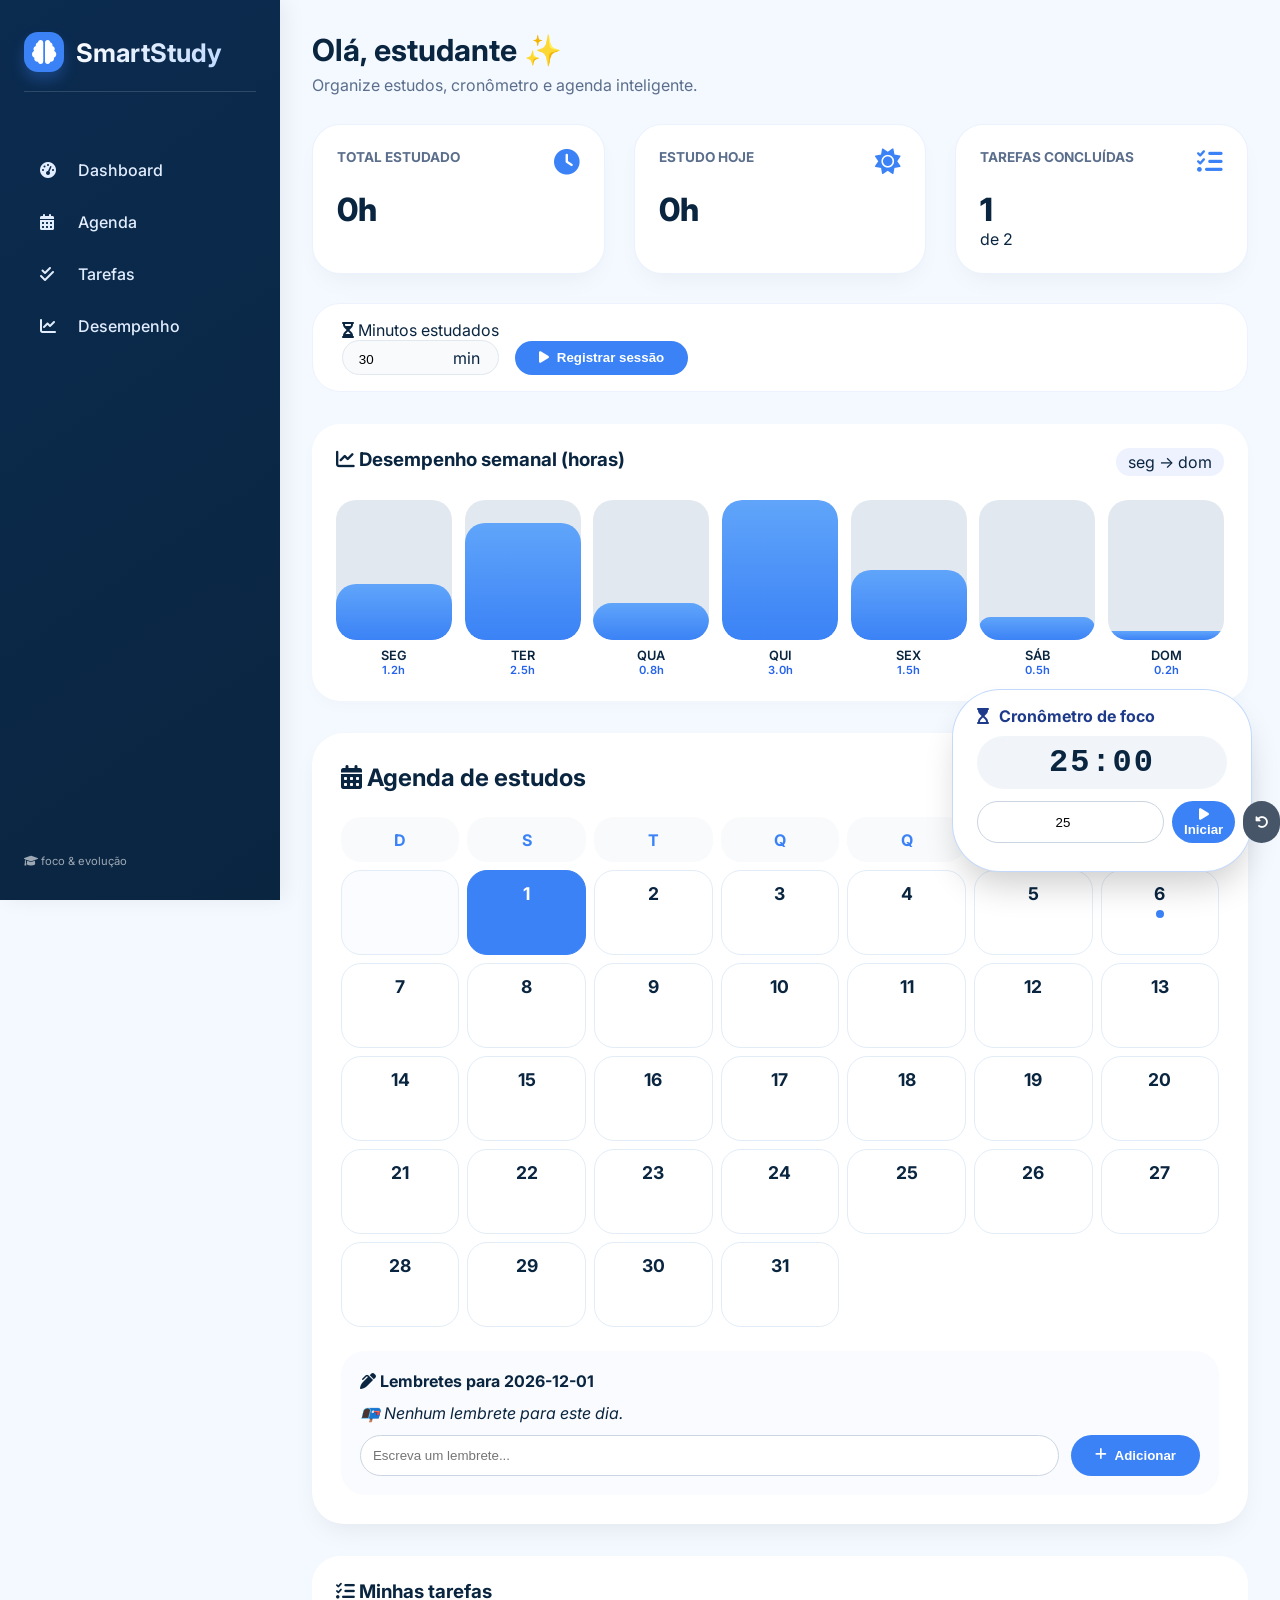
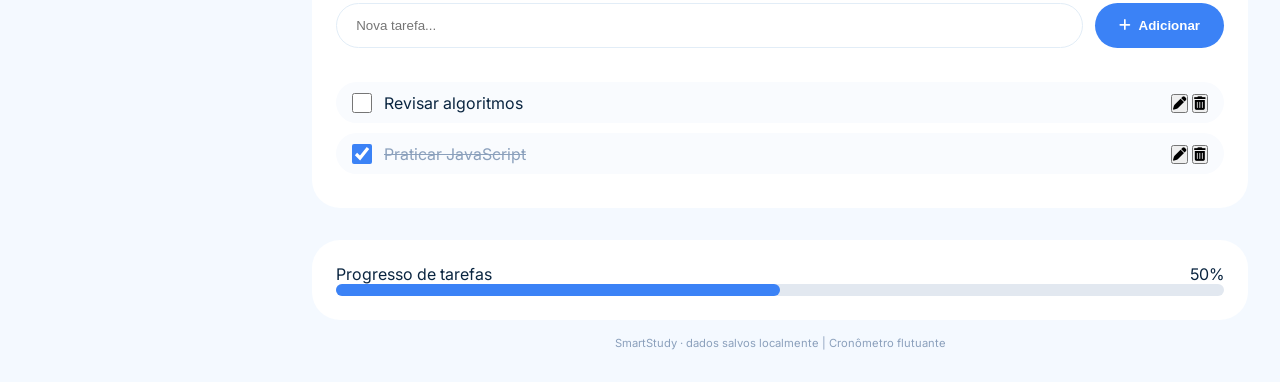
==== home.html @ 38a4cb70 "Novas modificações" ====
<!DOCTYPE html>
<html lang="pt-BR">
<head>
  <meta charset="UTF-8">
  <meta name="viewport" content="width=device-width, initial-scale=1.0, user-scalable=yes">
  <title>Smart Study · Gerenciador com Agenda e Cronômetro</title>
  <!-- Google Fonts + Font Awesome 6 -->
  <link href="https://fonts.googleapis.com/css2?family=Inter:opsz,wght@14..32,300;14..32,400;14..32,500;14..32,600;14..32,700&display=swap" rel="stylesheet">
  <link rel="stylesheet" href="https://cdnjs.cloudflare.com/ajax/libs/font-awesome/6.0.0-beta3/css/all.min.css">
  <style>
    * {
      margin: 0;
      padding: 0;
      box-sizing: border-box;
    }

    body {
      background: #f4f9ff;
      font-family: 'Inter', sans-serif;
      color: #0a2540;
      display: flex;
      position: relative;
    }

    /* ========= SIDEBAR AZUL ========= */
    .sidebar {
      width: 280px;
      background: linear-gradient(145deg, #0b2b4f 0%, #0a2540 100%);
      color: white;
      height: 100vh;
      position: sticky;
      top: 0;
      padding: 2rem 1.5rem;
      display: flex;
      flex-direction: column;
      box-shadow: 6px 0 20px rgba(0, 0, 0, 0.06);
      z-index: 10;
    }

    .logo-area {
      display: flex;
      align-items: center;
      gap: 12px;
      margin-bottom: 3rem;
      border-bottom: 1px solid rgba(255,255,255,0.15);
      padding-bottom: 1.2rem;
    }

    .logo-icon {
      background: #3b82f6;
      width: 40px;
      height: 40px;
      border-radius: 14px;
      display: flex;
      align-items: center;
      justify-content: center;
      font-size: 1.5rem;
      box-shadow: 0 8px 14px rgba(59,130,246,0.3);
    }

    .sidebar h2 {
      font-size: 1.6rem;
      font-weight: 700;
      background: linear-gradient(135deg, #FFFFFF, #bfd9ff);
      -webkit-background-clip: text;
      background-clip: text;
      color: transparent;
    }

    .sidebar nav ul {
      list-style: none;
    }

    .sidebar nav li {
      display: flex;
      align-items: center;
      gap: 14px;
      padding: 12px 16px;
      margin: 8px 0;
      border-radius: 16px;
      font-weight: 500;
      cursor: pointer;
      transition: 0.2s;
      color: #e2edff;
    }

    .sidebar nav li i { width: 24px; }
    .sidebar nav li:hover {
      background: rgba(59,130,246,0.35);
      transform: translateX(4px);
    }

    /* ========= MAIN ========= */
    .main {
      flex: 1;
      padding: 2rem;
      overflow-x: auto;
    }

    .header-welcome h1 { font-size: 1.9rem; font-weight: 700; }
    .header-welcome p { color: #5b6e8c; margin-top: 6px; }

    /* CARDS */
    .cards {
      display: flex;
      gap: 1.8rem;
      flex-wrap: wrap;
      margin: 1.8rem 0;
    }
    .card {
      background: white;
      border-radius: 28px;
      padding: 1.5rem;
      flex: 1;
      min-width: 200px;
      box-shadow: 0 12px 26px -8px rgba(0, 0, 0, 0.05);
      transition: 0.2s;
      border: 1px solid rgba(59,130,246,0.1);
    }
    .card-header {
      display: flex;
      justify-content: space-between;
      margin-bottom: 1rem;
    }
    .card-header h3 { font-size: 0.85rem; text-transform: uppercase; color: #5b6e8c; }
    .card-header i { font-size: 1.6rem; color: #3b82f6; }
    .card p { font-size: 2rem; font-weight: 800; }

    /* quick study row */
    .quick-study {
      background: white;
      border-radius: 28px;
      padding: 1rem 1.8rem;
      margin-bottom: 2rem;
      display: flex;
      flex-wrap: wrap;
      align-items: flex-end;
      gap: 1rem;
      border: 1px solid #eef2ff;
    }
    .time-input {
      background: #f8fafc;
      padding: 0.4rem 1rem;
      border-radius: 48px;
      border: 1px solid #e2e8f0;
    }
    .time-input input {
      border: none;
      background: transparent;
      width: 90px;
      outline: none;
      font-weight: 500;
    }
    .btn-primary {
      background: #3b82f6;
      border: none;
      padding: 0.6rem 1.5rem;
      border-radius: 40px;
      font-weight: 600;
      color: white;
      cursor: pointer;
      transition: 0.2s;
      display: inline-flex;
      align-items: center;
      gap: 8px;
    }
    .btn-primary:hover { background: #2563eb; transform: scale(0.97); }

    /* GRÁFICO SEMANAL MELHORADO */
    .graph-card {
      background: white;
      border-radius: 28px;
      padding: 1.5rem;
      margin-bottom: 2rem;
      box-shadow: 0 6px 14px rgba(0,0,0,0.02);
    }
    .graph-header {
      display: flex;
      justify-content: space-between;
      margin-bottom: 1.5rem;
    }
    .bars-container {
      display: flex;
      justify-content: space-between;
      gap: 0.8rem;
      flex-wrap: wrap;
    }
    .bar-item {
      flex: 1;
      text-align: center;
      min-width: 55px;
    }
    .bar-bg {
      background: #e2e8f0;
      border-radius: 20px;
      height: 140px;
      position: relative;
      overflow: hidden;
    }
    .bar-fill {
      background: linear-gradient(0deg, #3b82f6, #60a5fa);
      width: 100%;
      position: absolute;
      bottom: 0;
      border-radius: 20px;
      transition: height 0.5s ease;
    }
    .day-label { font-weight: 600; margin-top: 8px; font-size: 0.8rem; }
    .hours-value { font-size: 0.7rem; color: #2563eb; font-weight: 600; }

    /* CALENDÁRIO GRANDE (AGENDA) */
    .calendar-section {
      background: white;
      border-radius: 32px;
      padding: 1.8rem;
      margin-bottom: 2rem;
      box-shadow: 0 12px 28px -8px rgba(0,0,0,0.08);
    }
    .calendar-header {
      display: flex;
      justify-content: space-between;
      align-items: center;
      margin-bottom: 1.5rem;
      flex-wrap: wrap;
    }
    .calendar-nav {
      display: flex;
      gap: 1rem;
    }
    .calendar-nav button {
      background: #eef2ff;
      border: none;
      padding: 8px 16px;
      border-radius: 40px;
      font-weight: 600;
      cursor: pointer;
      color: #1e3a8a;
    }
    .calendar-grid {
      display: grid;
      grid-template-columns: repeat(7, 1fr);
      gap: 8px;
      margin: 1rem 0;
    }
    .calendar-weekday {
      text-align: center;
      font-weight: 700;
      color: #3b82f6;
      padding: 0.8rem 0;
      background: #f8fafc;
      border-radius: 20px;
    }
    .calendar-day {
      background: #ffffff;
      border: 1px solid #e2edf7;
      border-radius: 20px;
      padding: 12px 6px;
      text-align: center;
      cursor: pointer;
      transition: 0.1s;
      font-weight: 500;
      position: relative;
      min-height: 85px;
      display: flex;
      flex-direction: column;
      align-items: center;
    }
    .calendar-day:hover {
      background: #eff6ff;
      transform: scale(1.02);
      border-color: #3b82f6;
    }
    .day-number {
      font-size: 1.1rem;
      font-weight: 700;
    }
    .reminder-dot {
      width: 8px;
      height: 8px;
      background: #3b82f6;
      border-radius: 50%;
      margin-top: 6px;
    }
    .calendar-day.selected {
      background: #3b82f6;
      color: white;
      border-color: #3b82f6;
    }
    .selected .reminder-dot { background: white; }
    .reminder-list {
      margin-top: 1.5rem;
      background: #f9fbfe;
      border-radius: 24px;
      padding: 1.2rem;
    }
    .reminder-list h4 { margin-bottom: 12px; color: #0a2540; }
    .reminder-item {
      display: flex;
      justify-content: space-between;
      background: white;
      padding: 8px 16px;
      border-radius: 60px;
      margin: 8px 0;
      border: 1px solid #e2e8f0;
    }
    .add-reminder {
      display: flex;
      gap: 12px;
      margin-top: 12px;
    }
    .add-reminder input {
      flex: 1;
      padding: 12px;
      border-radius: 60px;
      border: 1px solid #cbd5e1;
    }
    /* tarefas */
    .tasks-section {
      background: white;
      border-radius: 28px;
      padding: 1.5rem;
      margin-bottom: 2rem;
    }
    .add-task-form {
      display: flex;
      gap: 12px;
      margin-bottom: 1.5rem;
    }
    .add-task-form input {
      flex: 2;
      padding: 0.9rem 1.2rem;
      border-radius: 48px;
      border: 1px solid #e2edf7;
    }
    .task-list {
      list-style: none;
      max-height: 260px;
      overflow-y: auto;
    }
    .task-item {
      display: flex;
      align-items: center;
      justify-content: space-between;
      background: #f9fbfe;
      margin: 10px 0;
      padding: 10px 16px;
      border-radius: 60px;
    }
    .task-left { display: flex; gap: 12px; align-items: center; flex: 1; }
    .task-left input { accent-color: #3b82f6; width: 20px; height: 20px; }
    .completed-task { text-decoration: line-through; color: #8ba0bc; }
    .progress-card {
      background: white;
      border-radius: 28px;
      padding: 1.5rem;
    }
    .progress-bar-bg {
      background: #e2e8f0;
      border-radius: 60px;
      height: 12px;
    }
    .progress-fill {
      background: #3b82f6;
      width: 0%;
      height: 100%;
      border-radius: 60px;
    }

    /* CRONÔMETRO FLUTUANTE */
    .timer-float {
      position: fixed;
      bottom: 28px;
      right: 28px;
      background: white;
      border-radius: 48px;
      box-shadow: 0 20px 35px -8px rgba(0, 0, 0, 0.2);
      padding: 1rem 1.5rem;
      width: 300px;
      z-index: 1000;
      backdrop-filter: blur(4px);
      border: 1px solid rgba(59,130,246,0.3);
      transition: 0.2s;
    }
    .timer-header {
      display: flex;
      align-items: center;
      gap: 10px;
      font-weight: 700;
      color: #1e3a8a;
      margin-bottom: 10px;
    }
    .timer-display {
      font-size: 2rem;
      font-weight: 800;
      font-family: monospace;
      letter-spacing: 2px;
      text-align: center;
      background: #f1f5f9;
      padding: 8px;
      border-radius: 40px;
    }
    .timer-controls {
      display: flex;
      gap: 8px;
      margin: 12px 0;
    }
    .timer-controls input {
      flex: 1;
      padding: 8px;
      border-radius: 40px;
      border: 1px solid #cbd5e1;
      text-align: center;
    }
    .timer-btn {
      background: #3b82f6;
      border: none;
      padding: 6px 12px;
      border-radius: 32px;
      color: white;
      font-weight: bold;
      cursor: pointer;
    }
    .timer-btn.reset { background: #475569; }
    @media (max-width: 780px) {
      .sidebar { width: 100%; height: auto; flex-direction: row; flex-wrap: wrap; padding: 1rem; gap: 1rem; }
      .main { padding: 1rem; }
      .timer-float { width: 260px; bottom: 16px; right: 16px; }
      .calendar-grid { gap: 4px; }
      .calendar-day { min-height: 65px; padding: 6px; }
    }
    footer { text-align: center; margin-top: 1rem; font-size: 0.7rem; color: #8ba0bc; }
    .toast-msg {
      position: fixed; bottom: 100px; right: 30px; background: #0f2b4d; color: white;
      padding: 12px 20px; border-radius: 60px; font-weight: 500; z-index: 1100;
      box-shadow: 0 6px 14px black(0,0,0,0.2);
    }
  </style>
</head>
<body>

<div class="sidebar">
  <div class="logo-area">
    <div class="logo-icon"><i class="fas fa-brain"></i></div>
    <h2>SmartStudy</h2>
  </div>
  <nav>
    <ul>
      <li><i class="fas fa-tachometer-alt"></i> Dashboard</li>
      <li><i class="fas fa-calendar-alt"></i> Agenda</li>
      <li><i class="fas fa-check-double"></i> Tarefas</li>
      <li><i class="fas fa-chart-line"></i> Desempenho</li>
    </ul>
  </nav>
  <div style="margin-top: auto; font-size: 0.7rem; opacity: 0.6;"><i class="fas fa-graduation-cap"></i> foco & evolução</div>
</div>

<div class="main">
  <div class="header-welcome">
    <h1>Olá, estudante ✨</h1>
    <p>Organize estudos, cronômetro e agenda inteligente.</p>
  </div>

  <!-- CARDS -->
  <div class="cards">
    <div class="card"><div class="card-header"><h3>Total estudado</h3><i class="fas fa-clock"></i></div><p id="totalHorasDisplay">0h</p></div>
    <div class="card"><div class="card-header"><h3>Estudo hoje</h3><i class="fas fa-sun"></i></div><p id="hojeHorasDisplay">0h</p></div>
    <div class="card"><div class="card-header"><h3>Tarefas concluídas</h3><i class="fas fa-tasks"></i></div><p id="tarefasConcluidasCount">0</p><div class="card-sub">de <span id="totalTarefasCount">0</span></div></div>
  </div>

  <!-- Registro rápido -->
  <div class="quick-study">
    <div><label><i class="fas fa-hourglass-half"></i> Minutos estudados</label><div class="time-input"><input type="number" id="minutosEstudo" value="30" min="1"> <span>min</span></div></div>
    <button class="btn-primary" id="registrarEstudoBtn"><i class="fas fa-play"></i> Registrar sessão</button>
  </div>

  <!-- GRÁFICO SEMANAL MELHORADO -->
  <div class="graph-card">
    <div class="graph-header"><h3><i class="fas fa-chart-line"></i> Desempenho semanal (horas)</h3><span style="background:#eef2ff; padding:4px 12px; border-radius:40px;">seg → dom</span></div>
    <div class="bars-container" id="weeklyBars"></div>
  </div>

  <!-- CALENDÁRIO GRANDE (AGENDA) -->
  <div class="calendar-section">
    <div class="calendar-header">
      <h2><i class="fas fa-calendar-alt"></i> Agenda de estudos</h2>
      <div class="calendar-nav">
        <button id="prevMonthBtn"><i class="fas fa-chevron-left"></i> Mês</button>
        <button id="nextMonthBtn">Mês <i class="fas fa-chevron-right"></i></button>
      </div>
    </div>
    <div id="calendarGrid" class="calendar-grid"></div>
    <div class="reminder-list" id="reminderPanel">
      <h4><i class="fas fa-pen-alt"></i> Lembretes para <span id="selectedDateLabel">--</span></h4>
      <div id="remindersContainer">Nenhum lembrete.</div>
      <div class="add-reminder">
        <input type="text" id="newReminderText" placeholder="Escreva um lembrete...">
        <button class="btn-primary" id="addReminderBtn"><i class="fas fa-plus"></i> Adicionar</button>
      </div>
    </div>
  </div>

  <!-- TAREFAS -->
  <div class="tasks-section">
    <h3><i class="fas fa-list-check"></i> Minhas tarefas</h3>
    <div class="add-task-form"><input type="text" id="novaTarefaInput" placeholder="Nova tarefa..."><button class="btn-primary" id="adicionarTarefaBtn"><i class="fas fa-plus"></i> Adicionar</button></div>
    <ul id="listaTarefas" class="task-list"></ul>
  </div>

  <!-- PROGRESSO -->
  <div class="progress-card">
    <div class="progress-info" style="display: flex; justify-content: space-between;"><span>Progresso de tarefas</span><span id="percentualProgresso">0%</span></div>
    <div class="progress-bar-bg"><div class="progress-fill" id="progressFillBar"></div></div>
  </div>
  <footer>SmartStudy · dados salvos localmente | Cronômetro flutuante</footer>
</div>

<!-- CRONÔMETRO FLUTUANTE -->
<div class="timer-float">
  <div class="timer-header"><i class="fas fa-hourglass-start"></i> Cronômetro de foco</div>
  <div class="timer-display" id="timerDisplay">00:00</div>
  <div class="timer-controls">
    <input type="number" id="timerMinutes" placeholder="Minutos" value="25" min="1" step="1">
    <button id="startTimerBtn" class="timer-btn"><i class="fas fa-play"></i> Iniciar</button>
    <button id="resetTimerBtn" class="timer-btn reset"><i class="fas fa-undo-alt"></i></button>
  </div>
</div>

<script>
  // ---------- DADOS GLOBAIS ----------
  let tasks = [];                // {id, text, completed}
  let totalHours = 0;
  let todayHours = 0;
  let weekHours = [0,0,0,0,0,0,0];
  let lastDateTrack = "";

  // calendário & lembretes: { "YYYY-MM-DD": [ "lembrete1", "lembrete2" ] }
  let reminders = {};
  let currentYear = new Date().getFullYear();
  let currentMonth = new Date().getMonth(); // 0-11
  let selectedDateStr = "";  // formato YYYY-MM-DD

  // Timer
  let timerInterval = null;
  let remainingSeconds = 0;
  let isTimerRunning = false;

  // DOM elements
  const totalHorasSpan = document.getElementById("totalHorasDisplay");
  const hojeHorasSpan = document.getElementById("hojeHorasDisplay");
  const tarefasConcluidasSpan = document.getElementById("tarefasConcluidasCount");
  const totalTarefasSpan = document.getElementById("totalTarefasCount");
  const listaContainer = document.getElementById("listaTarefas");
  const progressFillDiv = document.getElementById("progressFillBar");
  const percentualSpan = document.getElementById("percentualProgresso");

  // helpers
  function formatHours(decHours) {
    let hrs = Math.floor(decHours);
    let mins = Math.round((decHours - hrs) * 60);
    if (hrs === 0 && mins === 0) return "0h";
    if (hrs === 0) return `${mins}min`;
    if (mins === 0) return `${hrs}h`;
    return `${hrs}h ${mins}min`;
  }

  function updateHoursUI() {
    totalHorasSpan.innerText = formatHours(totalHours);
    hojeHorasSpan.innerText = formatHours(todayHours);
  }

  // GRÁFICO SEMANAL
  function renderWeeklyGraph() {
    const container = document.getElementById("weeklyBars");
    const dias = ["SEG", "TER", "QUA", "QUI", "SEX", "SÁB", "DOM"];
    const maxHoras = Math.max(...weekHours, 0.1);
    container.innerHTML = "";
    for (let i=0; i<weekHours.length; i++) {
      let percent = maxHoras === 0 ? 0 : (weekHours[i] / maxHoras) * 100;
      const barItem = document.createElement("div");
      barItem.className = "bar-item";
      barItem.innerHTML = `<div class="bar-bg"><div class="bar-fill" style="height: ${percent}%;"></div></div>
        <div class="day-label">${dias[i]}</div><div class="hours-value">${weekHours[i].toFixed(1)}h</div>`;
      container.appendChild(barItem);
    }
  }

  // reset diário
  function checkDailyReset() {
    const todayStr = new Date().toISOString().slice(0,10);
    if (lastDateTrack !== todayStr) {
      todayHours = 0;
      lastDateTrack = todayStr;
      saveDataToLocal();
      updateHoursUI();
    }
  }

  function addStudyMinutes(minutes) {
    if (minutes <= 0) return;
    const hoursToAdd = minutes / 60;
    totalHours += hoursToAdd;
    todayHours += hoursToAdd;
    let currentDay = new Date().getDay();
    let weekIndex = (currentDay === 0) ? 6 : currentDay - 1;
    weekHours[weekIndex] += hoursToAdd;
    updateHoursUI();
    renderWeeklyGraph();
    saveDataToLocal();
    showToast(`✅ +${minutes} min registrados!`);
  }

  // TAREFAS
  function renderTasks() {
    if (tasks.length === 0) {
      listaContainer.innerHTML = `<li class="empty-tasks" style="text-align:center; padding:1rem;">📭 Nenhuma tarefa</li>`;
      totalTarefasSpan.innerText = "0";
      tarefasConcluidasSpan.innerText = "0";
      updateGlobalProgress();
      return;
    }
    let completedCount = 0;
    listaContainer.innerHTML = "";
    tasks.forEach(task => {
      if (task.completed) completedCount++;
      const li = document.createElement("li");
      li.className = "task-item";
      li.innerHTML = `
        <div class="task-left">
          <input type="checkbox" class="task-checkbox" ${task.completed ? "checked" : ""}>
          <span class="task-text ${task.completed ? "completed-task" : ""}">${escapeHtml(task.text)}</span>
        </div>
        <div class="task-actions">
          <button class="edit-task-btn" title="Editar"><i class="fas fa-pen"></i></button>
          <button class="delete-task-btn" title="Excluir"><i class="fas fa-trash-alt"></i></button>
        </div>
      `;
      const chk = li.querySelector(".task-checkbox");
      chk.addEventListener("change", () => { task.completed = chk.checked; renderTasks(); saveDataToLocal(); });
      li.querySelector(".edit-task-btn").addEventListener("click", () => {
        let newT = prompt("Editar tarefa:", task.text);
        if (newT?.trim()) { task.text = newT.trim(); renderTasks(); saveDataToLocal(); }
      });
      li.querySelector(".delete-task-btn").addEventListener("click", () => { tasks = tasks.filter(t => t.id !== task.id); renderTasks(); saveDataToLocal(); });
      listaContainer.appendChild(li);
    });
    totalTarefasSpan.innerText = tasks.length;
    tarefasConcluidasSpan.innerText = completedCount;
    updateGlobalProgress();
  }
  function updateGlobalProgress() {
    let total = tasks.length;
    let completed = tasks.filter(t => t.completed).length;
    let percent = total === 0 ? 0 : Math.round((completed/total)*100);
    percentualSpan.innerText = `${percent}%`;
    progressFillDiv.style.width = `${percent}%`;
  }
  function addTask(text) { if(!text.trim()) return; tasks.push({ id: Date.now()+Math.random(), text: text.trim(), completed: false }); renderTasks(); saveDataToLocal(); }
  function escapeHtml(str) { return str.replace(/[&<>]/g, function(m){ return {'&':'&amp;','<':'&lt;','>':'&gt;'}[m]; }); }

  // CALENDÁRIO + LEMBRETES
  function renderCalendar() {
    const firstDay = new Date(currentYear, currentMonth, 1);
    const startWeekday = firstDay.getDay(); // 0 domingo
    const daysInMonth = new Date(currentYear, currentMonth+1, 0).getDate();
    const grid = document.getElementById("calendarGrid");
    grid.innerHTML = "";
    const weekdays = ["D", "S", "T", "Q", "Q", "S", "S"];
    weekdays.forEach(d => { let dw = document.createElement("div"); dw.className="calendar-weekday"; dw.innerText=d; grid.appendChild(dw); });
    let emptyCells = startWeekday === 0 ? 6 : startWeekday-1;
    for(let i=0; i<emptyCells; i++) { let empty = document.createElement("div"); empty.className="calendar-day empty"; empty.style.background="#fafcff"; grid.appendChild(empty); }
    for(let d=1; d<=daysInMonth; d++) {
      const dateStr = `${currentYear}-${String(currentMonth+1).padStart(2,'0')}-${String(d).padStart(2,'0')}`;
      const hasReminder = reminders[dateStr] && reminders[dateStr].length > 0;
      const dayDiv = document.createElement("div");
      dayDiv.className = "calendar-day";
      if (selectedDateStr === dateStr) dayDiv.classList.add("selected");
      dayDiv.innerHTML = `<div class="day-number">${d}</div>${hasReminder ? '<div class="reminder-dot"></div>' : ''}`;
      dayDiv.addEventListener("click", () => { selectDate(dateStr); });
      grid.appendChild(dayDiv);
    }
    if(selectedDateStr && !selectedDateStr.startsWith(`${currentYear}-${String(currentMonth+1).padStart(2,'0')}`)){
      selectDate(`${currentYear}-${String(currentMonth+1).padStart(2,'0')}-01`);
    } else if(!selectedDateStr) selectDate(`${currentYear}-${String(currentMonth+1).padStart(2,'0')}-01`);
  }

  function selectDate(dateStr) {
    selectedDateStr = dateStr;
    renderCalendar(); // re-render para highlight
    document.getElementById("selectedDateLabel").innerText = dateStr;
    const remList = reminders[dateStr] || [];
    const container = document.getElementById("remindersContainer");
    if(remList.length===0) container.innerHTML = "<i>📭 Nenhum lembrete para este dia.</i>";
    else {
      container.innerHTML = "";
      remList.forEach((rem, idx) => {
        const div = document.createElement("div"); div.className="reminder-item";
        div.innerHTML = `<span>📌 ${escapeHtml(rem)}</span><button class="delete-reminder" data-idx="${idx}" style="background:none; border:none; color:#ef4444; cursor:pointer;"><i class="fas fa-trash"></i></button>`;
        div.querySelector(".delete-reminder")?.addEventListener("click",()=>{ deleteReminder(dateStr, idx); });
        container.appendChild(div);
      });
    }
  }
  function deleteReminder(dateStr, idx){
    if(reminders[dateStr]) reminders[dateStr].splice(idx,1);
    if(reminders[dateStr]?.length===0) delete reminders[dateStr];
    saveDataToLocal();
    selectDate(dateStr);
  }
  function addReminderToSelected() {
    const input = document.getElementById("newReminderText");
    const text = input.value.trim();
    if(!text) return;
    if(!reminders[selectedDateStr]) reminders[selectedDateStr] = [];
    reminders[selectedDateStr].push(text);
    saveDataToLocal();
    input.value = "";
    selectDate(selectedDateStr);
    showToast("Lembrete adicionado!");
  }

  // TIMER FUNCTIONS
  function updateTimerDisplay() {
    const mins = Math.floor(remainingSeconds / 60);
    const secs = remainingSeconds % 60;
    document.getElementById("timerDisplay").innerText = `${mins.toString().padStart(2,'0')}:${secs.toString().padStart(2,'0')}`;
  }
  function startTimer() {
    if (timerInterval) clearInterval(timerInterval);
    const minutesInput = document.getElementById("timerMinutes");
    let mins = parseInt(minutesInput.value, 10);
    if (isNaN(mins) || mins <= 0) mins = 25;
    if (!isTimerRunning) { remainingSeconds = mins * 60; updateTimerDisplay(); }
    isTimerRunning = true;
    timerInterval = setInterval(() => {
      if (remainingSeconds <= 0) {
        clearInterval(timerInterval);
        timerInterval = null;
        isTimerRunning = false;
        showToast("🎉 TEMPO ESGOTADO! Estudo completo! 🎉");
        // opcional: notificação sonora? apenas mensagem elegante
        document.getElementById("timerDisplay").innerText = "00:00";
        return;
      }
      remainingSeconds--;
      updateTimerDisplay();
    }, 1000);
  }
  function resetTimer() {
    if (timerInterval) { clearInterval(timerInterval); timerInterval = null; }
    isTimerRunning = false;
    const mins = parseInt(document.getElementById("timerMinutes").value,10);
    remainingSeconds = (isNaN(mins)||mins<=0) ? 25*60 : mins*60;
    updateTimerDisplay();
  }
  function showToast(msg) {
    let toast = document.createElement("div"); toast.className="toast-msg"; toast.innerText = msg;
    document.body.appendChild(toast);
    setTimeout(()=>toast.remove(), 2500);
  }

  // LOCALSTORAGE
  function saveDataToLocal() {
    const data = { tasks, totalHours, todayHours, weekHours, lastDateTrack, reminders };
    localStorage.setItem("smartstudy_full", JSON.stringify(data));
  }
  function loadDataFromLocal() {
    const saved = localStorage.getItem("smartstudy_full");
    if (saved) {
      try {
        const d = JSON.parse(saved);
        tasks = d.tasks || [];
        totalHours = d.totalHours || 0;
        todayHours = d.todayHours || 0;
        weekHours = d.weekHours || [0,0,0,0,0,0,0];
        lastDateTrack = d.lastDateTrack || "";
        reminders = d.reminders || {};
      } catch(e) {}
    }
    if(tasks.length===0) tasks = [{ id:1, text:"Revisar algoritmos", completed:false },{ id:2, text:"Praticar JavaScript", completed:true }];
    if(Object.keys(reminders).length===0) reminders = { [`${new Date().toISOString().slice(0,10)}`]: ["Estudar 2h de matemática"] };
    if(weekHours.every(v=>v===0)) weekHours = [1.2, 2.5, 0.8, 3.0, 1.5, 0.5, 0.2];
    const todayStr = new Date().toISOString().slice(0,10);
    if (lastDateTrack !== todayStr) { todayHours = 0; lastDateTrack = todayStr; saveDataToLocal(); }
  }

  // EVENTOS & INIT
  document.addEventListener("DOMContentLoaded", () => {
    loadDataFromLocal();
    updateHoursUI();
    renderWeeklyGraph();
    renderTasks();
    renderCalendar();
    if(!selectedDateStr) selectDate(`${currentYear}-${String(currentMonth+1).padStart(2,'0')}-01`);
    document.getElementById("registrarEstudoBtn").addEventListener("click", () => {
      let mins = parseInt(document.getElementById("minutosEstudo").value,10);
      if(mins>0) addStudyMinutes(mins); else showToast("Insira minutos válidos");
    });
    document.getElementById("adicionarTarefaBtn").addEventListener("click", () => {
      let val = document.getElementById("novaTarefaInput").value;
      addTask(val); document.getElementById("novaTarefaInput").value = "";
    });
    document.getElementById("prevMonthBtn").addEventListener("click", () => { currentMonth--; if(currentMonth<0){currentMonth=11; currentYear--;} renderCalendar(); });
    document.getElementById("nextMonthBtn").addEventListener("click", () => { currentMonth++; if(currentMonth>11){currentMonth=0; currentYear++;} renderCalendar(); });
    document.getElementById("addReminderBtn").addEventListener("click", addReminderToSelected);
    document.getElementById("startTimerBtn").addEventListener("click", startTimer);
    document.getElementById("resetTimerBtn").addEventListener("click", resetTimer);
    resetTimer(); // inicializa display
    setInterval(() => { checkDailyReset(); saveDataToLocal(); }, 60000);
  });
</script>
</body>
</html>
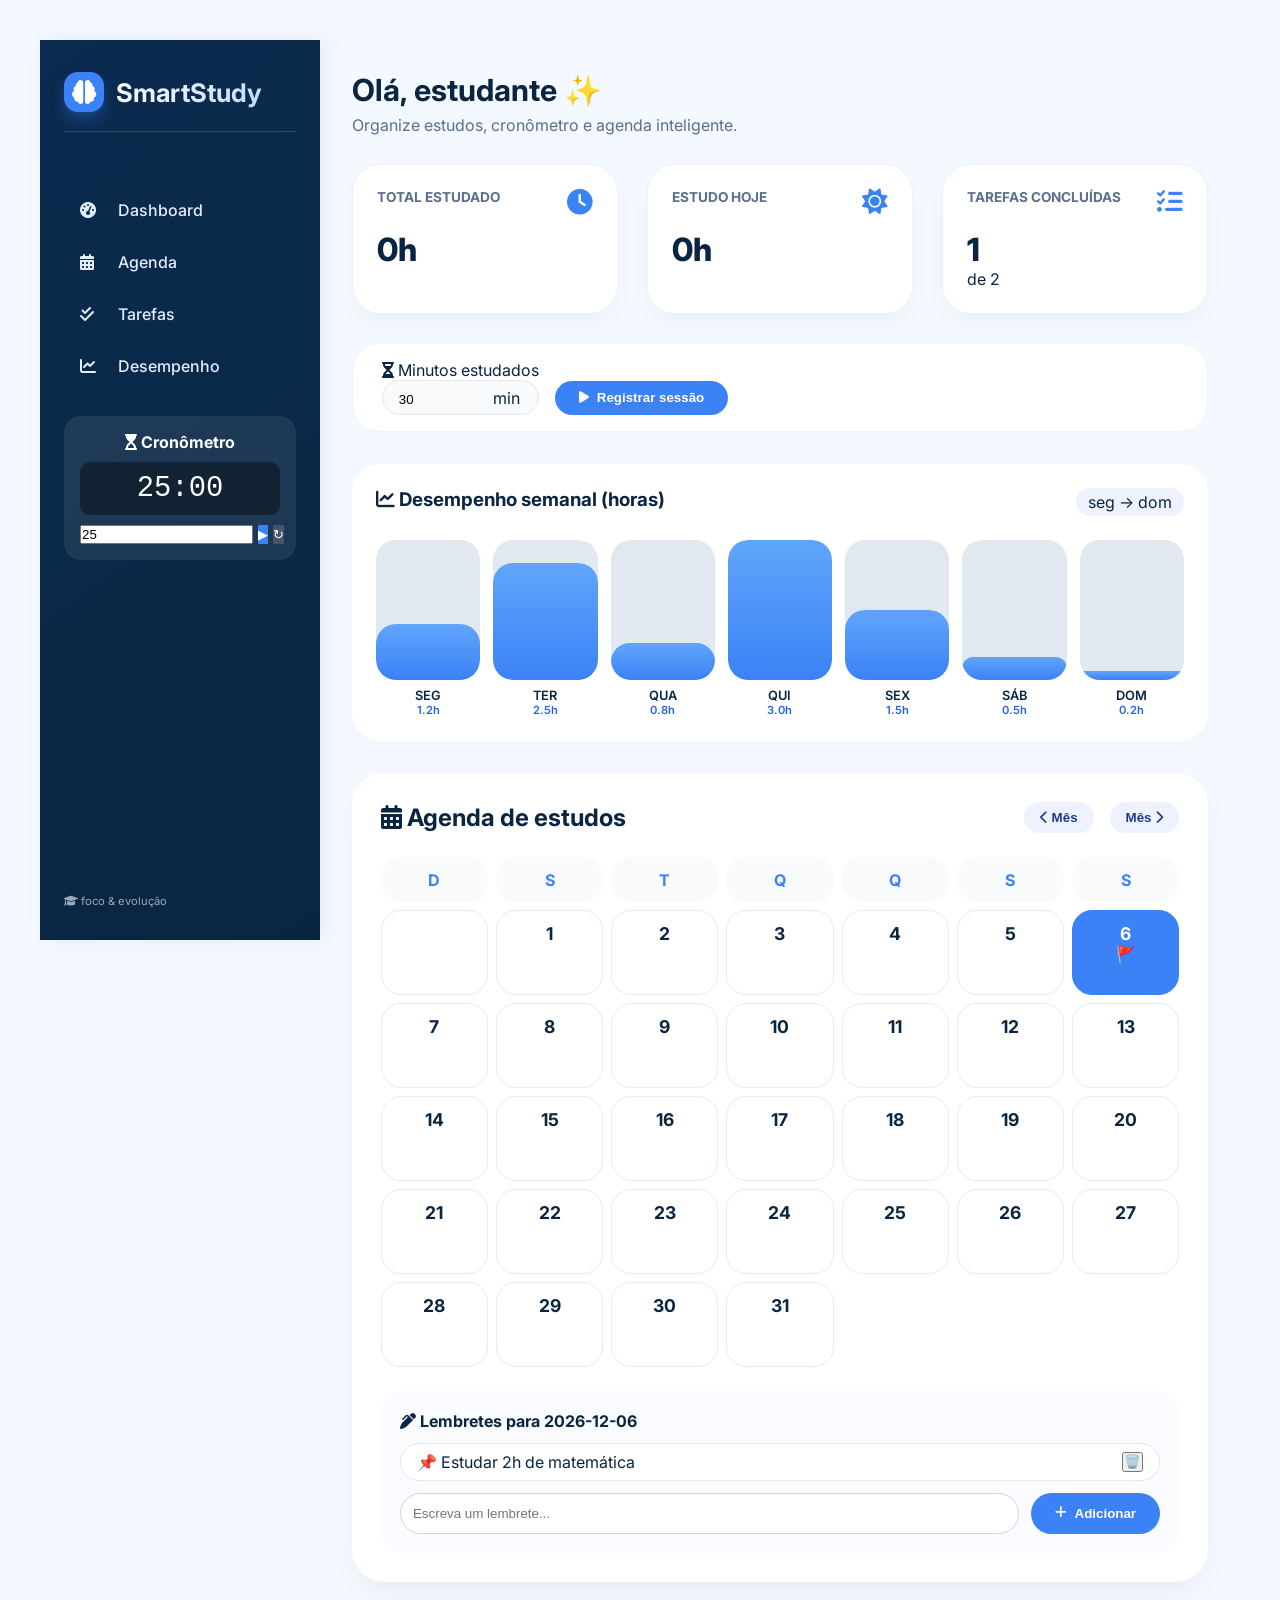
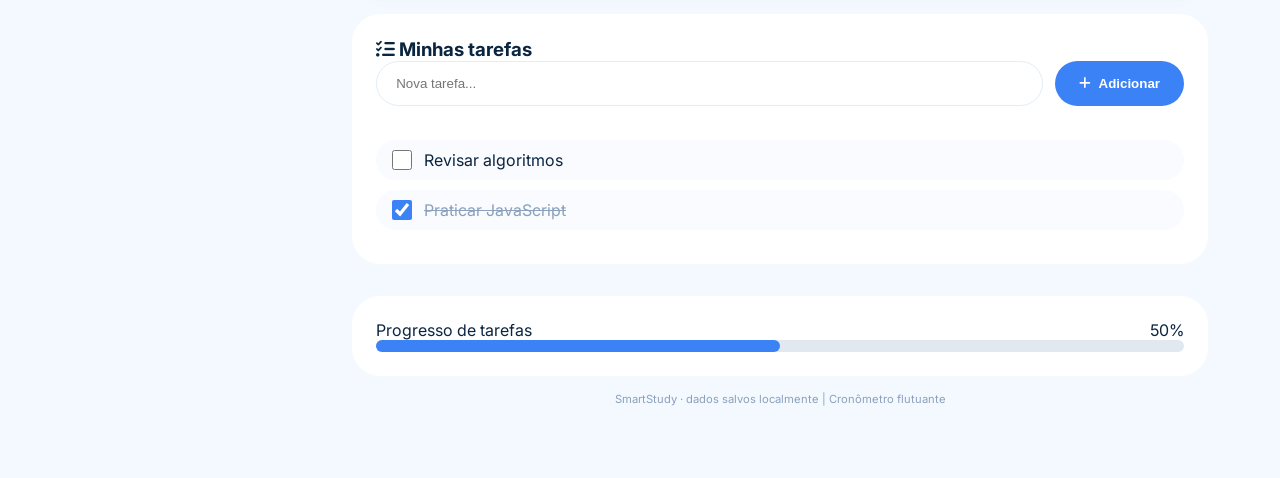
==== commit bc77928b: "Organizando e adicionando o código, ultimas atualizações" ====
--- a/home.html
+++ b/home.html
@@ -7,6 +7,7 @@
   <!-- Google Fonts + Font Awesome 6 -->
   <link href="https://fonts.googleapis.com/css2?family=Inter:opsz,wght@14..32,300;14..32,400;14..32,500;14..32,600;14..32,700&display=swap" rel="stylesheet">
   <link rel="stylesheet" href="https://cdnjs.cloudflare.com/ajax/libs/font-awesome/6.0.0-beta3/css/all.min.css">
+  <link rel="stylesheet" href="/css/style.css">
   <style>
     * {
       margin: 0;
@@ -360,99 +361,106 @@
       height: 12px;
     }
     .progress-fill {
+      width: 120px;
       background: #3b82f6;
       width: 0%;
       height: 100%;
       border-radius: 60px;
     }
 
-    /* CRONÔMETRO FLUTUANTE */
-    .timer-float {
-      position: fixed;
-      bottom: 28px;
-      right: 28px;
-      background: white;
-      border-radius: 48px;
-      box-shadow: 0 20px 35px -8px rgba(0, 0, 0, 0.2);
-      padding: 1rem 1.5rem;
-      width: 300px;
-      z-index: 1000;
-      backdrop-filter: blur(4px);
-      border: 1px solid rgba(59,130,246,0.3);
-      transition: 0.2s;
-    }
-    .timer-header {
-      display: flex;
-      align-items: center;
-      gap: 10px;
-      font-weight: 700;
-      color: #1e3a8a;
+    
+    .cronometro-sidebar {
+      background: rgba(255,255,255,0.08);
+      border-radius: 16px;
+      padding: 1rem;
+      margin-top: 20px;
+      text-align: center;
+  }
+  
+  .cabecalho-cronometro {
+      font-weight: bold;
       margin-bottom: 10px;
-    }
-    .timer-display {
-      font-size: 2rem;
-      font-weight: 800;
+  }
+  
+  .mostrador-cronometro {
+      font-size: 1.8rem;
       font-family: monospace;
-      letter-spacing: 2px;
-      text-align: center;
-      background: #f1f5f9;
-      padding: 8px;
-      border-radius: 40px;
-    }
-    .timer-controls {
-      display: flex;
-      gap: 8px;
-      margin: 12px 0;
-    }
-    .timer-controls input {
+      background: rgba(0,0,0,0.4);
+      padding: 10px;
+      border-radius: 10px;
+      margin-bottom: 10px;
+  }
+  
+  .controles-cronometro {
+      display: flex;
+      gap: 5px;
+  }
+  
+  .botao-cronometro {
       flex: 1;
-      padding: 8px;
-      border-radius: 40px;
-      border: 1px solid #cbd5e1;
-      text-align: center;
-    }
-    .timer-btn {
+      width: 70px;
       background: #3b82f6;
       border: none;
-      padding: 6px 12px;
-      border-radius: 32px;
+      border-radius: 1px;
       color: white;
-      font-weight: bold;
       cursor: pointer;
-    }
-    .timer-btn.reset { background: #475569; }
-    @media (max-width: 780px) {
-      .sidebar { width: 100%; height: auto; flex-direction: row; flex-wrap: wrap; padding: 1rem; gap: 1rem; }
-      .main { padding: 1rem; }
-      .timer-float { width: 260px; bottom: 16px; right: 16px; }
-      .calendar-grid { gap: 4px; }
-      .calendar-day { min-height: 65px; padding: 6px; }
-    }
-    footer { text-align: center; margin-top: 1rem; font-size: 0.7rem; color: #8ba0bc; }
-    .toast-msg {
-      position: fixed; bottom: 100px; right: 30px; background: #0f2b4d; color: white;
-      padding: 12px 20px; border-radius: 60px; font-weight: 500; z-index: 1100;
-      box-shadow: 0 6px 14px black(0,0,0,0.2);
-    }
+  }
+  
+  .botao-cronometro.reiniciar {
+      background: #475569;
+  }
+  .minutosCronometro{
+    width: 120px;
+  }
   </style>
 </head>
 <body>
 
-<div class="sidebar">
-  <div class="logo-area">
-    <div class="logo-icon"><i class="fas fa-brain"></i></div>
-    <h2>SmartStudy</h2>
-  </div>
-  <nav>
-    <ul>
-      <li><i class="fas fa-tachometer-alt"></i> Dashboard</li>
-      <li><i class="fas fa-calendar-alt"></i> Agenda</li>
-      <li><i class="fas fa-check-double"></i> Tarefas</li>
-      <li><i class="fas fa-chart-line"></i> Desempenho</li>
-    </ul>
-  </nav>
-  <div style="margin-top: auto; font-size: 0.7rem; opacity: 0.6;"><i class="fas fa-graduation-cap"></i> foco & evolução</div>
-</div>
+  <div class="sidebar">
+
+    <div class="logo-area">
+      <div class="logo-icon"><i class="fas fa-brain"></i></div>
+      <h2>SmartStudy</h2>
+    </div>
+  
+    <nav>
+      <ul>
+        <li><i class="fas fa-tachometer-alt"></i> Dashboard</li>
+        <li><i class="fas fa-calendar-alt"></i> Agenda</li>
+        <li><i class="fas fa-check-double"></i> Tarefas</li>
+        <li><i class="fas fa-chart-line"></i> Desempenho</li>
+      </ul>
+    </nav>
+  
+    <!-- ✅ CRONÔMETRO AQUI (DEPOIS DO MENU) -->
+    <div class="cronometro-sidebar">
+  
+      <div class="cabecalho-cronometro">
+          <i class="fas fa-hourglass-start"></i> Cronômetro
+      </div>
+  
+      <div class="mostrador-cronometro" id="mostradorCronometro">25:00</div>
+  
+      <div class="controles-cronometro">
+          <input type="number" id="minutosCronometro" value="25" min="1">
+  
+          <button id="botaoIniciarCronometro" class="botao-cronometro">
+              ▶
+          </button>
+  
+          <button id="botaoReiniciarCronometro" class="botao-cronometro reiniciar">
+              ↻
+          </button>
+      </div>
+  
+    </div>
+  
+    <!-- RODAPÉ -->
+    <div style="margin-top: auto; font-size: 0.7rem; opacity: 0.6;">
+      <i class="fas fa-graduation-cap"></i> foco & evolução
+    </div>
+  
+  </div>
 
 <div class="main">
   <div class="header-welcome">
@@ -514,7 +522,7 @@
   <footer>SmartStudy · dados salvos localmente | Cronômetro flutuante</footer>
 </div>
 
-<!-- CRONÔMETRO FLUTUANTE -->
+<!-- CRONÔMETRO FLUTUANTE
 <div class="timer-float">
   <div class="timer-header"><i class="fas fa-hourglass-start"></i> Cronômetro de foco</div>
   <div class="timer-display" id="timerDisplay">00:00</div>
@@ -523,290 +531,17 @@
     <button id="startTimerBtn" class="timer-btn"><i class="fas fa-play"></i> Iniciar</button>
     <button id="resetTimerBtn" class="timer-btn reset"><i class="fas fa-undo-alt"></i></button>
   </div>
-</div>
-
-<script>
-  // ---------- DADOS GLOBAIS ----------
-  let tasks = [];                // {id, text, completed}
-  let totalHours = 0;
-  let todayHours = 0;
-  let weekHours = [0,0,0,0,0,0,0];
-  let lastDateTrack = "";
-
-  // calendário & lembretes: { "YYYY-MM-DD": [ "lembrete1", "lembrete2" ] }
-  let reminders = {};
-  let currentYear = new Date().getFullYear();
-  let currentMonth = new Date().getMonth(); // 0-11
-  let selectedDateStr = "";  // formato YYYY-MM-DD
-
-  // Timer
-  let timerInterval = null;
-  let remainingSeconds = 0;
-  let isTimerRunning = false;
-
-  // DOM elements
-  const totalHorasSpan = document.getElementById("totalHorasDisplay");
-  const hojeHorasSpan = document.getElementById("hojeHorasDisplay");
-  const tarefasConcluidasSpan = document.getElementById("tarefasConcluidasCount");
-  const totalTarefasSpan = document.getElementById("totalTarefasCount");
-  const listaContainer = document.getElementById("listaTarefas");
-  const progressFillDiv = document.getElementById("progressFillBar");
-  const percentualSpan = document.getElementById("percentualProgresso");
-
-  // helpers
-  function formatHours(decHours) {
-    let hrs = Math.floor(decHours);
-    let mins = Math.round((decHours - hrs) * 60);
-    if (hrs === 0 && mins === 0) return "0h";
-    if (hrs === 0) return `${mins}min`;
-    if (mins === 0) return `${hrs}h`;
-    return `${hrs}h ${mins}min`;
-  }
-
-  function updateHoursUI() {
-    totalHorasSpan.innerText = formatHours(totalHours);
-    hojeHorasSpan.innerText = formatHours(todayHours);
-  }
-
-  // GRÁFICO SEMANAL
-  function renderWeeklyGraph() {
-    const container = document.getElementById("weeklyBars");
-    const dias = ["SEG", "TER", "QUA", "QUI", "SEX", "SÁB", "DOM"];
-    const maxHoras = Math.max(...weekHours, 0.1);
-    container.innerHTML = "";
-    for (let i=0; i<weekHours.length; i++) {
-      let percent = maxHoras === 0 ? 0 : (weekHours[i] / maxHoras) * 100;
-      const barItem = document.createElement("div");
-      barItem.className = "bar-item";
-      barItem.innerHTML = `<div class="bar-bg"><div class="bar-fill" style="height: ${percent}%;"></div></div>
-        <div class="day-label">${dias[i]}</div><div class="hours-value">${weekHours[i].toFixed(1)}h</div>`;
-      container.appendChild(barItem);
-    }
-  }
-
-  // reset diário
-  function checkDailyReset() {
-    const todayStr = new Date().toISOString().slice(0,10);
-    if (lastDateTrack !== todayStr) {
-      todayHours = 0;
-      lastDateTrack = todayStr;
-      saveDataToLocal();
-      updateHoursUI();
-    }
-  }
-
-  function addStudyMinutes(minutes) {
-    if (minutes <= 0) return;
-    const hoursToAdd = minutes / 60;
-    totalHours += hoursToAdd;
-    todayHours += hoursToAdd;
-    let currentDay = new Date().getDay();
-    let weekIndex = (currentDay === 0) ? 6 : currentDay - 1;
-    weekHours[weekIndex] += hoursToAdd;
-    updateHoursUI();
-    renderWeeklyGraph();
-    saveDataToLocal();
-    showToast(`✅ +${minutes} min registrados!`);
-  }
-
-  // TAREFAS
-  function renderTasks() {
-    if (tasks.length === 0) {
-      listaContainer.innerHTML = `<li class="empty-tasks" style="text-align:center; padding:1rem;">📭 Nenhuma tarefa</li>`;
-      totalTarefasSpan.innerText = "0";
-      tarefasConcluidasSpan.innerText = "0";
-      updateGlobalProgress();
-      return;
-    }
-    let completedCount = 0;
-    listaContainer.innerHTML = "";
-    tasks.forEach(task => {
-      if (task.completed) completedCount++;
-      const li = document.createElement("li");
-      li.className = "task-item";
-      li.innerHTML = `
-        <div class="task-left">
-          <input type="checkbox" class="task-checkbox" ${task.completed ? "checked" : ""}>
-          <span class="task-text ${task.completed ? "completed-task" : ""}">${escapeHtml(task.text)}</span>
-        </div>
-        <div class="task-actions">
-          <button class="edit-task-btn" title="Editar"><i class="fas fa-pen"></i></button>
-          <button class="delete-task-btn" title="Excluir"><i class="fas fa-trash-alt"></i></button>
-        </div>
-      `;
-      const chk = li.querySelector(".task-checkbox");
-      chk.addEventListener("change", () => { task.completed = chk.checked; renderTasks(); saveDataToLocal(); });
-      li.querySelector(".edit-task-btn").addEventListener("click", () => {
-        let newT = prompt("Editar tarefa:", task.text);
-        if (newT?.trim()) { task.text = newT.trim(); renderTasks(); saveDataToLocal(); }
-      });
-      li.querySelector(".delete-task-btn").addEventListener("click", () => { tasks = tasks.filter(t => t.id !== task.id); renderTasks(); saveDataToLocal(); });
-      listaContainer.appendChild(li);
-    });
-    totalTarefasSpan.innerText = tasks.length;
-    tarefasConcluidasSpan.innerText = completedCount;
-    updateGlobalProgress();
-  }
-  function updateGlobalProgress() {
-    let total = tasks.length;
-    let completed = tasks.filter(t => t.completed).length;
-    let percent = total === 0 ? 0 : Math.round((completed/total)*100);
-    percentualSpan.innerText = `${percent}%`;
-    progressFillDiv.style.width = `${percent}%`;
-  }
-  function addTask(text) { if(!text.trim()) return; tasks.push({ id: Date.now()+Math.random(), text: text.trim(), completed: false }); renderTasks(); saveDataToLocal(); }
-  function escapeHtml(str) { return str.replace(/[&<>]/g, function(m){ return {'&':'&amp;','<':'&lt;','>':'&gt;'}[m]; }); }
-
-  // CALENDÁRIO + LEMBRETES
-  function renderCalendar() {
-    const firstDay = new Date(currentYear, currentMonth, 1);
-    const startWeekday = firstDay.getDay(); // 0 domingo
-    const daysInMonth = new Date(currentYear, currentMonth+1, 0).getDate();
-    const grid = document.getElementById("calendarGrid");
-    grid.innerHTML = "";
-    const weekdays = ["D", "S", "T", "Q", "Q", "S", "S"];
-    weekdays.forEach(d => { let dw = document.createElement("div"); dw.className="calendar-weekday"; dw.innerText=d; grid.appendChild(dw); });
-    let emptyCells = startWeekday === 0 ? 6 : startWeekday-1;
-    for(let i=0; i<emptyCells; i++) { let empty = document.createElement("div"); empty.className="calendar-day empty"; empty.style.background="#fafcff"; grid.appendChild(empty); }
-    for(let d=1; d<=daysInMonth; d++) {
-      const dateStr = `${currentYear}-${String(currentMonth+1).padStart(2,'0')}-${String(d).padStart(2,'0')}`;
-      const hasReminder = reminders[dateStr] && reminders[dateStr].length > 0;
-      const dayDiv = document.createElement("div");
-      dayDiv.className = "calendar-day";
-      if (selectedDateStr === dateStr) dayDiv.classList.add("selected");
-      dayDiv.innerHTML = `<div class="day-number">${d}</div>${hasReminder ? '<div class="reminder-dot"></div>' : ''}`;
-      dayDiv.addEventListener("click", () => { selectDate(dateStr); });
-      grid.appendChild(dayDiv);
-    }
-    if(selectedDateStr && !selectedDateStr.startsWith(`${currentYear}-${String(currentMonth+1).padStart(2,'0')}`)){
-      selectDate(`${currentYear}-${String(currentMonth+1).padStart(2,'0')}-01`);
-    } else if(!selectedDateStr) selectDate(`${currentYear}-${String(currentMonth+1).padStart(2,'0')}-01`);
-  }
-
-  function selectDate(dateStr) {
-    selectedDateStr = dateStr;
-    renderCalendar(); // re-render para highlight
-    document.getElementById("selectedDateLabel").innerText = dateStr;
-    const remList = reminders[dateStr] || [];
-    const container = document.getElementById("remindersContainer");
-    if(remList.length===0) container.innerHTML = "<i>📭 Nenhum lembrete para este dia.</i>";
-    else {
-      container.innerHTML = "";
-      remList.forEach((rem, idx) => {
-        const div = document.createElement("div"); div.className="reminder-item";
-        div.innerHTML = `<span>📌 ${escapeHtml(rem)}</span><button class="delete-reminder" data-idx="${idx}" style="background:none; border:none; color:#ef4444; cursor:pointer;"><i class="fas fa-trash"></i></button>`;
-        div.querySelector(".delete-reminder")?.addEventListener("click",()=>{ deleteReminder(dateStr, idx); });
-        container.appendChild(div);
-      });
-    }
-  }
-  function deleteReminder(dateStr, idx){
-    if(reminders[dateStr]) reminders[dateStr].splice(idx,1);
-    if(reminders[dateStr]?.length===0) delete reminders[dateStr];
-    saveDataToLocal();
-    selectDate(dateStr);
-  }
-  function addReminderToSelected() {
-    const input = document.getElementById("newReminderText");
-    const text = input.value.trim();
-    if(!text) return;
-    if(!reminders[selectedDateStr]) reminders[selectedDateStr] = [];
-    reminders[selectedDateStr].push(text);
-    saveDataToLocal();
-    input.value = "";
-    selectDate(selectedDateStr);
-    showToast("Lembrete adicionado!");
-  }
-
-  // TIMER FUNCTIONS
-  function updateTimerDisplay() {
-    const mins = Math.floor(remainingSeconds / 60);
-    const secs = remainingSeconds % 60;
-    document.getElementById("timerDisplay").innerText = `${mins.toString().padStart(2,'0')}:${secs.toString().padStart(2,'0')}`;
-  }
-  function startTimer() {
-    if (timerInterval) clearInterval(timerInterval);
-    const minutesInput = document.getElementById("timerMinutes");
-    let mins = parseInt(minutesInput.value, 10);
-    if (isNaN(mins) || mins <= 0) mins = 25;
-    if (!isTimerRunning) { remainingSeconds = mins * 60; updateTimerDisplay(); }
-    isTimerRunning = true;
-    timerInterval = setInterval(() => {
-      if (remainingSeconds <= 0) {
-        clearInterval(timerInterval);
-        timerInterval = null;
-        isTimerRunning = false;
-        showToast("🎉 TEMPO ESGOTADO! Estudo completo! 🎉");
-        // opcional: notificação sonora? apenas mensagem elegante
-        document.getElementById("timerDisplay").innerText = "00:00";
-        return;
-      }
-      remainingSeconds--;
-      updateTimerDisplay();
-    }, 1000);
-  }
-  function resetTimer() {
-    if (timerInterval) { clearInterval(timerInterval); timerInterval = null; }
-    isTimerRunning = false;
-    const mins = parseInt(document.getElementById("timerMinutes").value,10);
-    remainingSeconds = (isNaN(mins)||mins<=0) ? 25*60 : mins*60;
-    updateTimerDisplay();
-  }
-  function showToast(msg) {
-    let toast = document.createElement("div"); toast.className="toast-msg"; toast.innerText = msg;
-    document.body.appendChild(toast);
-    setTimeout(()=>toast.remove(), 2500);
-  }
-
-  // LOCALSTORAGE
-  function saveDataToLocal() {
-    const data = { tasks, totalHours, todayHours, weekHours, lastDateTrack, reminders };
-    localStorage.setItem("smartstudy_full", JSON.stringify(data));
-  }
-  function loadDataFromLocal() {
-    const saved = localStorage.getItem("smartstudy_full");
-    if (saved) {
-      try {
-        const d = JSON.parse(saved);
-        tasks = d.tasks || [];
-        totalHours = d.totalHours || 0;
-        todayHours = d.todayHours || 0;
-        weekHours = d.weekHours || [0,0,0,0,0,0,0];
-        lastDateTrack = d.lastDateTrack || "";
-        reminders = d.reminders || {};
-      } catch(e) {}
-    }
-    if(tasks.length===0) tasks = [{ id:1, text:"Revisar algoritmos", completed:false },{ id:2, text:"Praticar JavaScript", completed:true }];
-    if(Object.keys(reminders).length===0) reminders = { [`${new Date().toISOString().slice(0,10)}`]: ["Estudar 2h de matemática"] };
-    if(weekHours.every(v=>v===0)) weekHours = [1.2, 2.5, 0.8, 3.0, 1.5, 0.5, 0.2];
-    const todayStr = new Date().toISOString().slice(0,10);
-    if (lastDateTrack !== todayStr) { todayHours = 0; lastDateTrack = todayStr; saveDataToLocal(); }
-  }
-
-  // EVENTOS & INIT
-  document.addEventListener("DOMContentLoaded", () => {
-    loadDataFromLocal();
-    updateHoursUI();
-    renderWeeklyGraph();
-    renderTasks();
-    renderCalendar();
-    if(!selectedDateStr) selectDate(`${currentYear}-${String(currentMonth+1).padStart(2,'0')}-01`);
-    document.getElementById("registrarEstudoBtn").addEventListener("click", () => {
-      let mins = parseInt(document.getElementById("minutosEstudo").value,10);
-      if(mins>0) addStudyMinutes(mins); else showToast("Insira minutos válidos");
-    });
-    document.getElementById("adicionarTarefaBtn").addEventListener("click", () => {
-      let val = document.getElementById("novaTarefaInput").value;
-      addTask(val); document.getElementById("novaTarefaInput").value = "";
-    });
-    document.getElementById("prevMonthBtn").addEventListener("click", () => { currentMonth--; if(currentMonth<0){currentMonth=11; currentYear--;} renderCalendar(); });
-    document.getElementById("nextMonthBtn").addEventListener("click", () => { currentMonth++; if(currentMonth>11){currentMonth=0; currentYear++;} renderCalendar(); });
-    document.getElementById("addReminderBtn").addEventListener("click", addReminderToSelected);
-    document.getElementById("startTimerBtn").addEventListener("click", startTimer);
-    document.getElementById("resetTimerBtn").addEventListener("click", resetTimer);
-    resetTimer(); // inicializa display
-    setInterval(() => { checkDailyReset(); saveDataToLocal(); }, 60000);
-  });
-</script>
+</div> -->
+
+<script src="js/data.js"></script>
+<script src="js/dom.js"></script>
+<script src="js/utils.js"></script>
+<script src="js/storage.js"></script>
+<script src="js/study.js"></script>
+<script src="js/tasks.js"></script>
+<script src="js/calendar.js"></script>
+<script src="js/timer.js"></script>
+<script src="js/main.js"></script>
+<script src="js/cronometro.js"></script>
 </body>
 </html>
--- a/css/style.css
+++ b/css/style.css
@@ -0,0 +1,467 @@
+.container{
+    font-family: 'Franklin Gothic Medium', 'Arial Narrow', Arial, sans-serif;
+    background-color: #ffffff;
+    margin: 0;
+    padding: 0;
+}
+
+img{
+    width: 100%;
+    height: 300px;
+    margin: 0;
+    padding: 0;
+}
+body {
+  background: White;
+  display: flex;
+  justify-content: center;
+  padding: 40px;
+}
+
+.chart-container {
+  width: 100%;
+  max-width: 800px;
+  background: rgba(206, 206, 206, 0.897); /* branco fantasma */
+  backdrop-filter: blur(10px);
+  border-radius: 14px;
+  padding: 20px;
+  border: 2px solid rgba(0, 0, 0, 0.15);
+  height: 500px;
+}
+
+.chart {
+  width: 100%;
+  height: 320px;
+  display: block;
+}
+* {
+  margin: 0;
+  padding: 0;
+  box-sizing: border-box;
+}
+
+body {
+  background: #f4f9ff;
+  font-family: 'Inter', sans-serif;
+  color: #0a2540;
+  display: flex;
+  position: relative;
+}
+
+/* ========= SIDEBAR AZUL ========= */
+.sidebar {
+  width: 280px;
+  background: linear-gradient(145deg, #0b2b4f 0%, #0a2540 100%);
+  color: white;
+  height: 100vh;
+  position: sticky;
+  top: 0;
+  padding: 2rem 1.5rem;
+  display: flex;
+  flex-direction: column;
+  box-shadow: 6px 0 20px rgba(0, 0, 0, 0.06);
+  z-index: 10;
+}
+
+.logo-area {
+  display: flex;
+  align-items: center;
+  gap: 12px;
+  margin-bottom: 3rem;
+  border-bottom: 1px solid rgba(255,255,255,0.15);
+  padding-bottom: 1.2rem;
+}
+
+.logo-icon {
+  background: #3b82f6;
+  width: 40px;
+  height: 40px;
+  border-radius: 14px;
+  display: flex;
+  align-items: center;
+  justify-content: center;
+  font-size: 1.5rem;
+  box-shadow: 0 8px 14px rgba(59,130,246,0.3);
+}
+
+.sidebar h2 {
+  font-size: 1.6rem;
+  font-weight: 700;
+  background: linear-gradient(135deg, #FFFFFF, #bfd9ff);
+  -webkit-background-clip: text;
+  background-clip: text;
+  color: transparent;
+}
+
+.sidebar nav ul {
+  list-style: none;
+}
+
+.sidebar nav li {
+  display: flex;
+  align-items: center;
+  gap: 14px;
+  padding: 12px 16px;
+  margin: 8px 0;
+  border-radius: 16px;
+  font-weight: 500;
+  cursor: pointer;
+  transition: 0.2s;
+  color: #e2edff;
+}
+
+.sidebar nav li i { width: 24px; }
+.sidebar nav li:hover {
+  background: rgba(59,130,246,0.35);
+  transform: translateX(4px);
+}
+
+/* ========= MAIN ========= */
+.main {
+  flex: 1;
+  padding: 2rem;
+  overflow-x: auto;
+}
+
+.header-welcome h1 { font-size: 1.9rem; font-weight: 700; }
+.header-welcome p { color: #5b6e8c; margin-top: 6px; }
+
+/* CARDS */
+.cards {
+  display: flex;
+  gap: 1.8rem;
+  flex-wrap: wrap;
+  margin: 1.8rem 0;
+}
+.card {
+  background: white;
+  border-radius: 28px;
+  padding: 1.5rem;
+  flex: 1;
+  min-width: 200px;
+  box-shadow: 0 12px 26px -8px rgba(0, 0, 0, 0.05);
+  transition: 0.2s;
+  border: 1px solid rgba(59,130,246,0.1);
+}
+.card-header {
+  display: flex;
+  justify-content: space-between;
+  margin-bottom: 1rem;
+}
+.card-header h3 { font-size: 0.85rem; text-transform: uppercase; color: #5b6e8c; }
+.card-header i { font-size: 1.6rem; color: #3b82f6; }
+.card p { font-size: 2rem; font-weight: 800; }
+
+/* quick study row */
+.quick-study {
+  background: white;
+  border-radius: 28px;
+  padding: 1rem 1.8rem;
+  margin-bottom: 2rem;
+  display: flex;
+  flex-wrap: wrap;
+  align-items: flex-end;
+  gap: 1rem;
+  border: 1px solid #eef2ff;
+}
+.time-input {
+  background: #f8fafc;
+  padding: 0.4rem 1rem;
+  border-radius: 48px;
+  border: 1px solid #e2e8f0;
+}
+.time-input input {
+  border: none;
+  background: transparent;
+  width: 90px;
+  outline: none;
+  font-weight: 500;
+}
+.btn-primary {
+  background: #3b82f6;
+  border: none;
+  padding: 0.6rem 1.5rem;
+  border-radius: 40px;
+  font-weight: 600;
+  color: white;
+  cursor: pointer;
+  transition: 0.2s;
+  display: inline-flex;
+  align-items: center;
+  gap: 8px;
+}
+.btn-primary:hover { background: #2563eb; transform: scale(0.97); }
+
+/* GRÁFICO SEMANAL MELHORADO */
+.graph-card {
+  background: white;
+  border-radius: 28px;
+  padding: 1.5rem;
+  margin-bottom: 2rem;
+  box-shadow: 0 6px 14px rgba(0,0,0,0.02);
+}
+.graph-header {
+  display: flex;
+  justify-content: space-between;
+  margin-bottom: 1.5rem;
+}
+.bars-container {
+  display: flex;
+  justify-content: space-between;
+  gap: 0.8rem;
+  flex-wrap: wrap;
+}
+.bar-item {
+  flex: 1;
+  text-align: center;
+  min-width: 55px;
+}
+.bar-bg {
+  background: #e2e8f0;
+  border-radius: 20px;
+  height: 140px;
+  position: relative;
+  overflow: hidden;
+}
+.bar-fill {
+  background: linear-gradient(0deg, #3b82f6, #60a5fa);
+  width: 100%;
+  position: absolute;
+  bottom: 0;
+  border-radius: 20px;
+  transition: height 0.5s ease;
+}
+.day-label { font-weight: 600; margin-top: 8px; font-size: 0.8rem; }
+.hours-value { font-size: 0.7rem; color: #2563eb; font-weight: 600; }
+
+/* CALENDÁRIO GRANDE (AGENDA) */
+.calendar-section {
+  background: white;
+  border-radius: 32px;
+  padding: 1.8rem;
+  margin-bottom: 2rem;
+  box-shadow: 0 12px 28px -8px rgba(0,0,0,0.08);
+}
+.calendar-header {
+  display: flex;
+  justify-content: space-between;
+  align-items: center;
+  margin-bottom: 1.5rem;
+  flex-wrap: wrap;
+}
+.calendar-nav {
+  display: flex;
+  gap: 1rem;
+}
+.calendar-nav button {
+  background: #eef2ff;
+  border: none;
+  padding: 8px 16px;
+  border-radius: 40px;
+  font-weight: 600;
+  cursor: pointer;
+  color: #1e3a8a;
+}
+.calendar-grid {
+  display: grid;
+  grid-template-columns: repeat(7, 1fr);
+  gap: 8px;
+  margin: 1rem 0;
+}
+.calendar-weekday {
+  text-align: center;
+  font-weight: 700;
+  color: #3b82f6;
+  padding: 0.8rem 0;
+  background: #f8fafc;
+  border-radius: 20px;
+}
+.calendar-day {
+  background: #ffffff;
+  border: 1px solid #e2edf7;
+  border-radius: 20px;
+  padding: 12px 6px;
+  text-align: center;
+  cursor: pointer;
+  transition: 0.1s;
+  font-weight: 500;
+  position: relative;
+  min-height: 85px;
+  display: flex;
+  flex-direction: column;
+  align-items: center;
+}
+.calendar-day:hover {
+  background: #eff6ff;
+  transform: scale(1.02);
+  border-color: #3b82f6;
+}
+.day-number {
+  font-size: 1.1rem;
+  font-weight: 700;
+}
+.reminder-dot {
+  width: 8px;
+  height: 8px;
+  background: #3b82f6;
+  border-radius: 50%;
+  margin-top: 6px;
+}
+.calendar-day.selected {
+  background: #3b82f6;
+  color: white;
+  border-color: #3b82f6;
+}
+.selected .reminder-dot { background: white; }
+.reminder-list {
+  margin-top: 1.5rem;
+  background: #f9fbfe;
+  border-radius: 24px;
+  padding: 1.2rem;
+}
+.reminder-list h4 { margin-bottom: 12px; color: #0a2540; }
+.reminder-item {
+  display: flex;
+  justify-content: space-between;
+  background: white;
+  padding: 8px 16px;
+  border-radius: 60px;
+  margin: 8px 0;
+  border: 1px solid #e2e8f0;
+}
+.add-reminder {
+  display: flex;
+  gap: 12px;
+  margin-top: 12px;
+}
+.add-reminder input {
+  flex: 1;
+  padding: 12px;
+  border-radius: 60px;
+  border: 1px solid #cbd5e1;
+}
+/* tarefas */
+.tasks-section {
+  background: white;
+  border-radius: 28px;
+  padding: 1.5rem;
+  margin-bottom: 2rem;
+}
+.add-task-form {
+  display: flex;
+  gap: 12px;
+  margin-bottom: 1.5rem;
+}
+.add-task-form input {
+  flex: 2;
+  padding: 0.9rem 1.2rem;
+  border-radius: 48px;
+  border: 1px solid #e2edf7;
+}
+.task-list {
+  list-style: none;
+  max-height: 260px;
+  overflow-y: auto;
+}
+.task-item {
+  display: flex;
+  align-items: center;
+  justify-content: space-between;
+  background: #f9fbfe;
+  margin: 10px 0;
+  padding: 10px 16px;
+  border-radius: 60px;
+}
+.task-left { display: flex; gap: 12px; align-items: center; flex: 1; }
+.task-left input { accent-color: #3b82f6; width: 20px; height: 20px; }
+.completed-task { text-decoration: line-through; color: #8ba0bc; }
+.progress-card {
+  background: white;
+  border-radius: 28px;
+  padding: 1.5rem;
+}
+.progress-bar-bg {
+  background: #e2e8f0;
+  border-radius: 60px;
+  height: 12px;
+}
+.progress-fill {
+  background: #3b82f6;
+  width: 0%;
+  height: 100%;
+  border-radius: 60px;
+}
+
+/* CRONÔMETRO FLUTUANTE */
+.timer-float {
+  position: fixed;
+  bottom: 20px;
+  left: 50%;
+  transform: translateX(-50%);
+
+  background: #0f172a;
+  border-radius: 20px;
+
+  box-shadow: 0 20px 40px rgba(0,0,0,0.25);
+
+  padding: 20px;
+  width: 320px;
+  height: auto;
+
+  z-index: 1000;
+
+  border: 1px solid rgba(59,130,246,0.3);
+}
+.timer-header {
+  display: flex;
+  align-items: center;
+  gap: 10px;
+  font-weight: 700;
+  color: #1e3a8a;
+  margin-bottom: 10px;
+}
+.timer-display {
+  font-size: 2rem;
+  font-weight: 800;
+  font-family: monospace;
+  letter-spacing: 2px;
+  text-align: center;
+  background: #000000;
+  padding: 8px;
+  border-radius: 40px;
+}
+.timer-controls {
+  display: flex;
+  gap: 8px;
+  margin: 12px 0;
+}
+.timer-controls input {
+  flex: 1;
+  padding: 8px;
+  border-radius: 40px;
+  border: 1px solid #000000;
+  text-align: center;
+}
+.timer-btn {
+  background: #3b82f6;
+  border: none;
+  padding: 6px 12px;
+  border-radius: 32px;
+  color: rgb(0, 0, 0);
+  font-weight: bold;
+  cursor: pointer;
+}
+.timer-btn.reset { background: #475569; }
+@media (max-width: 780px) {
+  .sidebar { width: 100%; height: auto; flex-direction: row; flex-wrap: wrap; padding: 1rem; gap: 1rem; }
+  .main { padding: 1rem; }
+  .timer-float { width: 260px; bottom: 16px; right: 16px; }
+  .calendar-grid { gap: 4px; }
+  .calendar-day { min-height: 65px; padding: 6px; }
+}
+footer { text-align: center; margin-top: 1rem; font-size: 0.7rem; color: #8ba0bc; }
+.toast-msg {
+  position: fixed; bottom: 100px; right: 30px; background: #0f2b4d; color: white;
+  padding: 12px 20px; border-radius: 60px; font-weight: 500; z-index: 1100;
+  box-shadow: 0 6px 14px black(0,0,0,0.2);
+}
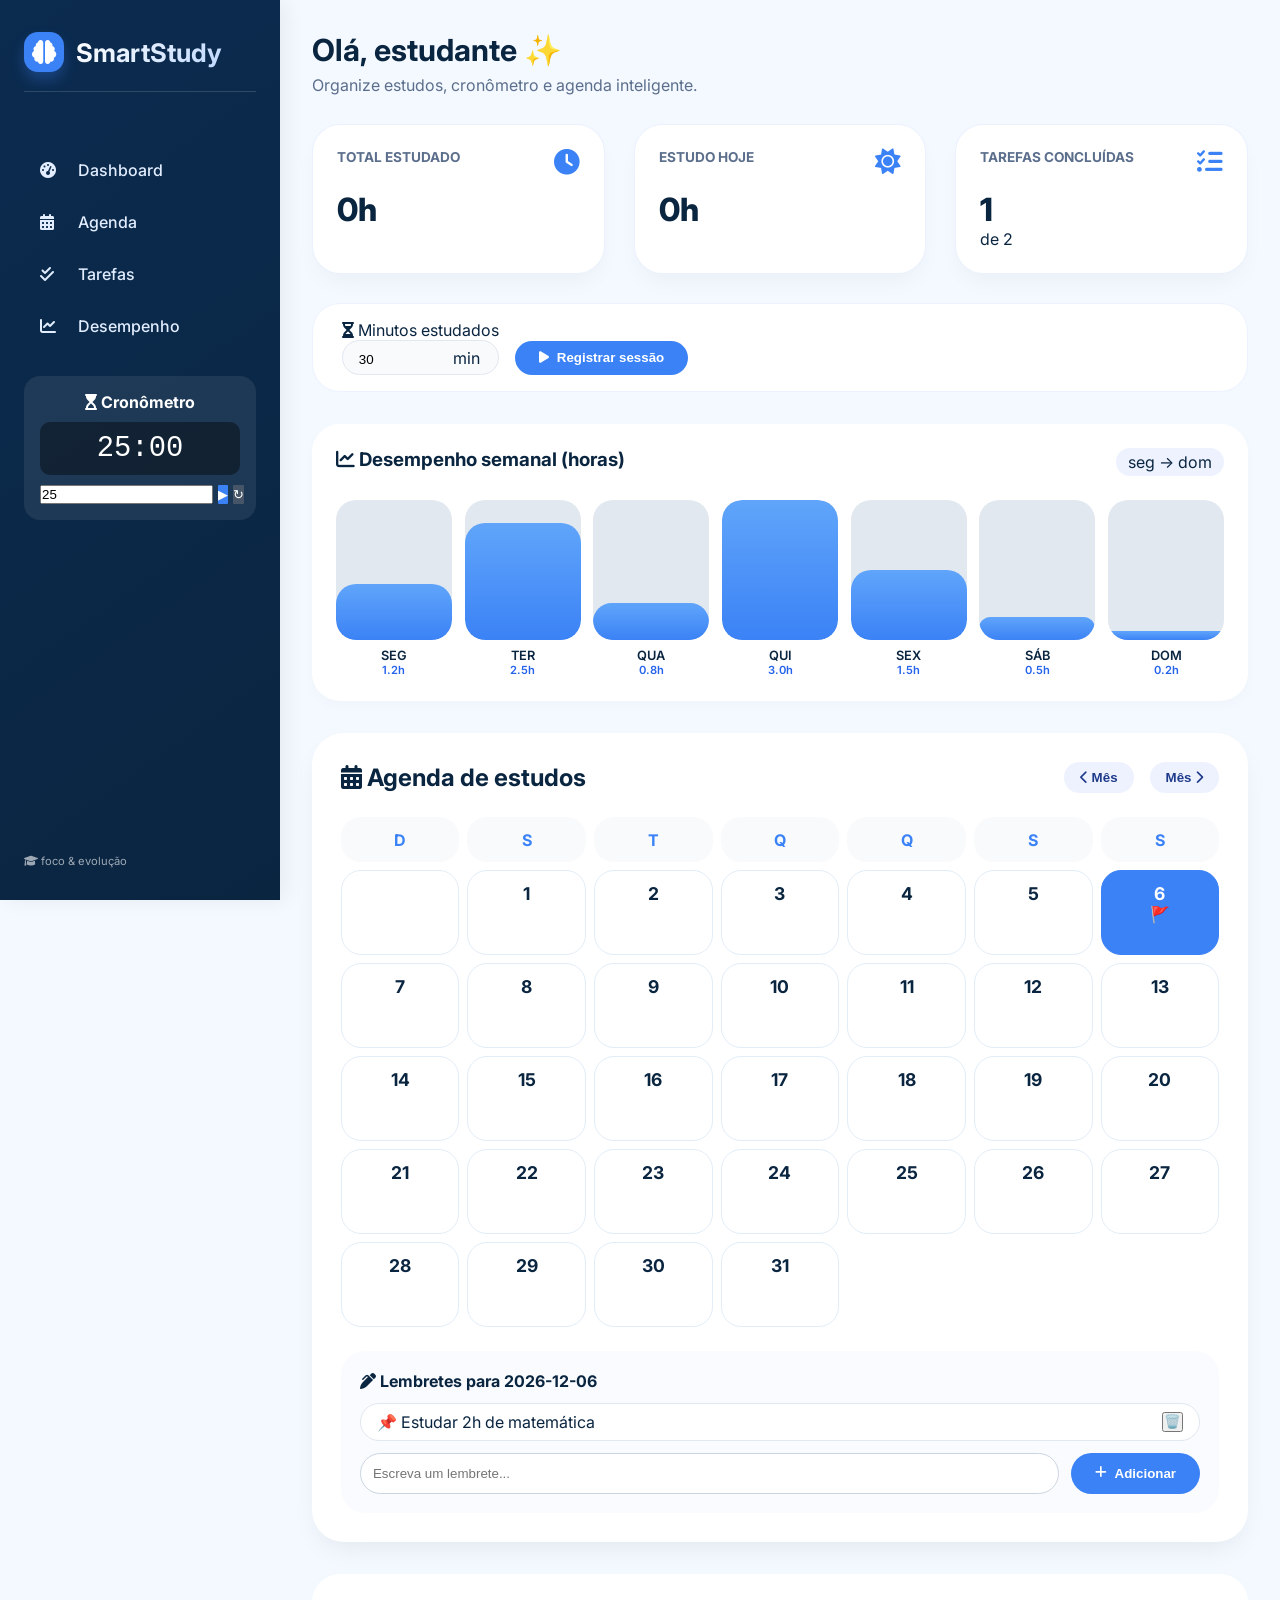
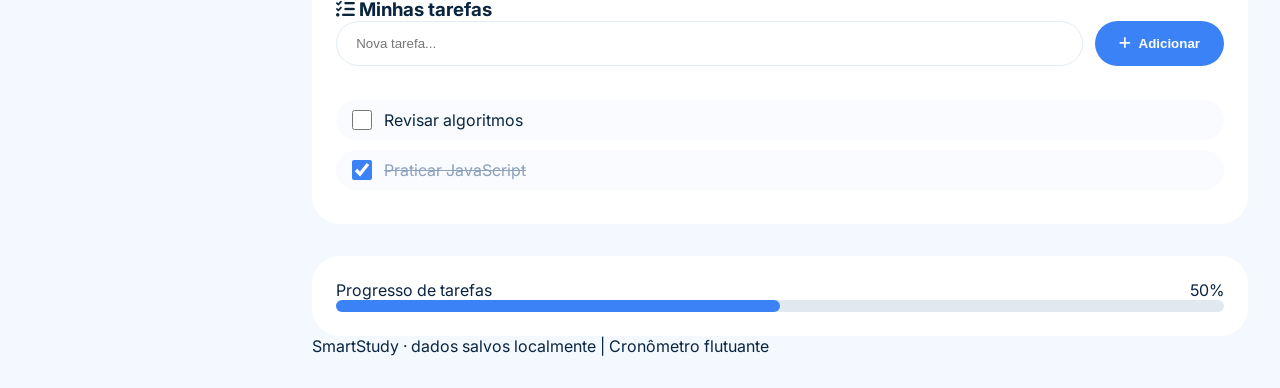
==== commit fe477e87: "Adicionando tudo no arquivo css" ====
--- a/home.html
+++ b/home.html
@@ -7,412 +7,9 @@
   <!-- Google Fonts + Font Awesome 6 -->
   <link href="https://fonts.googleapis.com/css2?family=Inter:opsz,wght@14..32,300;14..32,400;14..32,500;14..32,600;14..32,700&display=swap" rel="stylesheet">
   <link rel="stylesheet" href="https://cdnjs.cloudflare.com/ajax/libs/font-awesome/6.0.0-beta3/css/all.min.css">
-  <link rel="stylesheet" href="/css/style.css">
-  <style>
-    * {
-      margin: 0;
-      padding: 0;
-      box-sizing: border-box;
-    }
+  <link rel="stylesheet" href="css/style.css">
+  
 
-    body {
-      background: #f4f9ff;
-      font-family: 'Inter', sans-serif;
-      color: #0a2540;
-      display: flex;
-      position: relative;
-    }
-
-    /* ========= SIDEBAR AZUL ========= */
-    .sidebar {
-      width: 280px;
-      background: linear-gradient(145deg, #0b2b4f 0%, #0a2540 100%);
-      color: white;
-      height: 100vh;
-      position: sticky;
-      top: 0;
-      padding: 2rem 1.5rem;
-      display: flex;
-      flex-direction: column;
-      box-shadow: 6px 0 20px rgba(0, 0, 0, 0.06);
-      z-index: 10;
-    }
-
-    .logo-area {
-      display: flex;
-      align-items: center;
-      gap: 12px;
-      margin-bottom: 3rem;
-      border-bottom: 1px solid rgba(255,255,255,0.15);
-      padding-bottom: 1.2rem;
-    }
-
-    .logo-icon {
-      background: #3b82f6;
-      width: 40px;
-      height: 40px;
-      border-radius: 14px;
-      display: flex;
-      align-items: center;
-      justify-content: center;
-      font-size: 1.5rem;
-      box-shadow: 0 8px 14px rgba(59,130,246,0.3);
-    }
-
-    .sidebar h2 {
-      font-size: 1.6rem;
-      font-weight: 700;
-      background: linear-gradient(135deg, #FFFFFF, #bfd9ff);
-      -webkit-background-clip: text;
-      background-clip: text;
-      color: transparent;
-    }
-
-    .sidebar nav ul {
-      list-style: none;
-    }
-
-    .sidebar nav li {
-      display: flex;
-      align-items: center;
-      gap: 14px;
-      padding: 12px 16px;
-      margin: 8px 0;
-      border-radius: 16px;
-      font-weight: 500;
-      cursor: pointer;
-      transition: 0.2s;
-      color: #e2edff;
-    }
-
-    .sidebar nav li i { width: 24px; }
-    .sidebar nav li:hover {
-      background: rgba(59,130,246,0.35);
-      transform: translateX(4px);
-    }
-
-    /* ========= MAIN ========= */
-    .main {
-      flex: 1;
-      padding: 2rem;
-      overflow-x: auto;
-    }
-
-    .header-welcome h1 { font-size: 1.9rem; font-weight: 700; }
-    .header-welcome p { color: #5b6e8c; margin-top: 6px; }
-
-    /* CARDS */
-    .cards {
-      display: flex;
-      gap: 1.8rem;
-      flex-wrap: wrap;
-      margin: 1.8rem 0;
-    }
-    .card {
-      background: white;
-      border-radius: 28px;
-      padding: 1.5rem;
-      flex: 1;
-      min-width: 200px;
-      box-shadow: 0 12px 26px -8px rgba(0, 0, 0, 0.05);
-      transition: 0.2s;
-      border: 1px solid rgba(59,130,246,0.1);
-    }
-    .card-header {
-      display: flex;
-      justify-content: space-between;
-      margin-bottom: 1rem;
-    }
-    .card-header h3 { font-size: 0.85rem; text-transform: uppercase; color: #5b6e8c; }
-    .card-header i { font-size: 1.6rem; color: #3b82f6; }
-    .card p { font-size: 2rem; font-weight: 800; }
-
-    /* quick study row */
-    .quick-study {
-      background: white;
-      border-radius: 28px;
-      padding: 1rem 1.8rem;
-      margin-bottom: 2rem;
-      display: flex;
-      flex-wrap: wrap;
-      align-items: flex-end;
-      gap: 1rem;
-      border: 1px solid #eef2ff;
-    }
-    .time-input {
-      background: #f8fafc;
-      padding: 0.4rem 1rem;
-      border-radius: 48px;
-      border: 1px solid #e2e8f0;
-    }
-    .time-input input {
-      border: none;
-      background: transparent;
-      width: 90px;
-      outline: none;
-      font-weight: 500;
-    }
-    .btn-primary {
-      background: #3b82f6;
-      border: none;
-      padding: 0.6rem 1.5rem;
-      border-radius: 40px;
-      font-weight: 600;
-      color: white;
-      cursor: pointer;
-      transition: 0.2s;
-      display: inline-flex;
-      align-items: center;
-      gap: 8px;
-    }
-    .btn-primary:hover { background: #2563eb; transform: scale(0.97); }
-
-    /* GRÁFICO SEMANAL MELHORADO */
-    .graph-card {
-      background: white;
-      border-radius: 28px;
-      padding: 1.5rem;
-      margin-bottom: 2rem;
-      box-shadow: 0 6px 14px rgba(0,0,0,0.02);
-    }
-    .graph-header {
-      display: flex;
-      justify-content: space-between;
-      margin-bottom: 1.5rem;
-    }
-    .bars-container {
-      display: flex;
-      justify-content: space-between;
-      gap: 0.8rem;
-      flex-wrap: wrap;
-    }
-    .bar-item {
-      flex: 1;
-      text-align: center;
-      min-width: 55px;
-    }
-    .bar-bg {
-      background: #e2e8f0;
-      border-radius: 20px;
-      height: 140px;
-      position: relative;
-      overflow: hidden;
-    }
-    .bar-fill {
-      background: linear-gradient(0deg, #3b82f6, #60a5fa);
-      width: 100%;
-      position: absolute;
-      bottom: 0;
-      border-radius: 20px;
-      transition: height 0.5s ease;
-    }
-    .day-label { font-weight: 600; margin-top: 8px; font-size: 0.8rem; }
-    .hours-value { font-size: 0.7rem; color: #2563eb; font-weight: 600; }
-
-    /* CALENDÁRIO GRANDE (AGENDA) */
-    .calendar-section {
-      background: white;
-      border-radius: 32px;
-      padding: 1.8rem;
-      margin-bottom: 2rem;
-      box-shadow: 0 12px 28px -8px rgba(0,0,0,0.08);
-    }
-    .calendar-header {
-      display: flex;
-      justify-content: space-between;
-      align-items: center;
-      margin-bottom: 1.5rem;
-      flex-wrap: wrap;
-    }
-    .calendar-nav {
-      display: flex;
-      gap: 1rem;
-    }
-    .calendar-nav button {
-      background: #eef2ff;
-      border: none;
-      padding: 8px 16px;
-      border-radius: 40px;
-      font-weight: 600;
-      cursor: pointer;
-      color: #1e3a8a;
-    }
-    .calendar-grid {
-      display: grid;
-      grid-template-columns: repeat(7, 1fr);
-      gap: 8px;
-      margin: 1rem 0;
-    }
-    .calendar-weekday {
-      text-align: center;
-      font-weight: 700;
-      color: #3b82f6;
-      padding: 0.8rem 0;
-      background: #f8fafc;
-      border-radius: 20px;
-    }
-    .calendar-day {
-      background: #ffffff;
-      border: 1px solid #e2edf7;
-      border-radius: 20px;
-      padding: 12px 6px;
-      text-align: center;
-      cursor: pointer;
-      transition: 0.1s;
-      font-weight: 500;
-      position: relative;
-      min-height: 85px;
-      display: flex;
-      flex-direction: column;
-      align-items: center;
-    }
-    .calendar-day:hover {
-      background: #eff6ff;
-      transform: scale(1.02);
-      border-color: #3b82f6;
-    }
-    .day-number {
-      font-size: 1.1rem;
-      font-weight: 700;
-    }
-    .reminder-dot {
-      width: 8px;
-      height: 8px;
-      background: #3b82f6;
-      border-radius: 50%;
-      margin-top: 6px;
-    }
-    .calendar-day.selected {
-      background: #3b82f6;
-      color: white;
-      border-color: #3b82f6;
-    }
-    .selected .reminder-dot { background: white; }
-    .reminder-list {
-      margin-top: 1.5rem;
-      background: #f9fbfe;
-      border-radius: 24px;
-      padding: 1.2rem;
-    }
-    .reminder-list h4 { margin-bottom: 12px; color: #0a2540; }
-    .reminder-item {
-      display: flex;
-      justify-content: space-between;
-      background: white;
-      padding: 8px 16px;
-      border-radius: 60px;
-      margin: 8px 0;
-      border: 1px solid #e2e8f0;
-    }
-    .add-reminder {
-      display: flex;
-      gap: 12px;
-      margin-top: 12px;
-    }
-    .add-reminder input {
-      flex: 1;
-      padding: 12px;
-      border-radius: 60px;
-      border: 1px solid #cbd5e1;
-    }
-    /* tarefas */
-    .tasks-section {
-      background: white;
-      border-radius: 28px;
-      padding: 1.5rem;
-      margin-bottom: 2rem;
-    }
-    .add-task-form {
-      display: flex;
-      gap: 12px;
-      margin-bottom: 1.5rem;
-    }
-    .add-task-form input {
-      flex: 2;
-      padding: 0.9rem 1.2rem;
-      border-radius: 48px;
-      border: 1px solid #e2edf7;
-    }
-    .task-list {
-      list-style: none;
-      max-height: 260px;
-      overflow-y: auto;
-    }
-    .task-item {
-      display: flex;
-      align-items: center;
-      justify-content: space-between;
-      background: #f9fbfe;
-      margin: 10px 0;
-      padding: 10px 16px;
-      border-radius: 60px;
-    }
-    .task-left { display: flex; gap: 12px; align-items: center; flex: 1; }
-    .task-left input { accent-color: #3b82f6; width: 20px; height: 20px; }
-    .completed-task { text-decoration: line-through; color: #8ba0bc; }
-    .progress-card {
-      background: white;
-      border-radius: 28px;
-      padding: 1.5rem;
-    }
-    .progress-bar-bg {
-      background: #e2e8f0;
-      border-radius: 60px;
-      height: 12px;
-    }
-    .progress-fill {
-      width: 120px;
-      background: #3b82f6;
-      width: 0%;
-      height: 100%;
-      border-radius: 60px;
-    }
-
-    
-    .cronometro-sidebar {
-      background: rgba(255,255,255,0.08);
-      border-radius: 16px;
-      padding: 1rem;
-      margin-top: 20px;
-      text-align: center;
-  }
-  
-  .cabecalho-cronometro {
-      font-weight: bold;
-      margin-bottom: 10px;
-  }
-  
-  .mostrador-cronometro {
-      font-size: 1.8rem;
-      font-family: monospace;
-      background: rgba(0,0,0,0.4);
-      padding: 10px;
-      border-radius: 10px;
-      margin-bottom: 10px;
-  }
-  
-  .controles-cronometro {
-      display: flex;
-      gap: 5px;
-  }
-  
-  .botao-cronometro {
-      flex: 1;
-      width: 70px;
-      background: #3b82f6;
-      border: none;
-      border-radius: 1px;
-      color: white;
-      cursor: pointer;
-  }
-  
-  .botao-cronometro.reiniciar {
-      background: #475569;
-  }
-  .minutosCronometro{
-    width: 120px;
-  }
-  </style>
 </head>
 <body>
 
--- a/css/style.css
+++ b/css/style.css
@@ -1,467 +1,404 @@
-.container{
-    font-family: 'Franklin Gothic Medium', 'Arial Narrow', Arial, sans-serif;
-    background-color: #ffffff;
-    margin: 0;
-    padding: 0;
-}
-
-img{
-    width: 100%;
-    height: 300px;
-    margin: 0;
-    padding: 0;
-}
-body {
-  background: White;
-  display: flex;
-  justify-content: center;
-  padding: 40px;
-}
-
-.chart-container {
-  width: 100%;
-  max-width: 800px;
-  background: rgba(206, 206, 206, 0.897); /* branco fantasma */
-  backdrop-filter: blur(10px);
-  border-radius: 14px;
-  padding: 20px;
-  border: 2px solid rgba(0, 0, 0, 0.15);
-  height: 500px;
-}
-
-.chart {
-  width: 100%;
-  height: 320px;
-  display: block;
-}
-* {
-  margin: 0;
-  padding: 0;
-  box-sizing: border-box;
-}
-
-body {
-  background: #f4f9ff;
-  font-family: 'Inter', sans-serif;
-  color: #0a2540;
-  display: flex;
-  position: relative;
-}
-
-/* ========= SIDEBAR AZUL ========= */
-.sidebar {
-  width: 280px;
-  background: linear-gradient(145deg, #0b2b4f 0%, #0a2540 100%);
-  color: white;
-  height: 100vh;
-  position: sticky;
-  top: 0;
-  padding: 2rem 1.5rem;
-  display: flex;
-  flex-direction: column;
-  box-shadow: 6px 0 20px rgba(0, 0, 0, 0.06);
-  z-index: 10;
-}
-
-.logo-area {
-  display: flex;
-  align-items: center;
-  gap: 12px;
-  margin-bottom: 3rem;
-  border-bottom: 1px solid rgba(255,255,255,0.15);
-  padding-bottom: 1.2rem;
-}
-
-.logo-icon {
-  background: #3b82f6;
-  width: 40px;
-  height: 40px;
-  border-radius: 14px;
-  display: flex;
-  align-items: center;
-  justify-content: center;
-  font-size: 1.5rem;
-  box-shadow: 0 8px 14px rgba(59,130,246,0.3);
-}
-
-.sidebar h2 {
-  font-size: 1.6rem;
-  font-weight: 700;
-  background: linear-gradient(135deg, #FFFFFF, #bfd9ff);
-  -webkit-background-clip: text;
-  background-clip: text;
-  color: transparent;
-}
-
-.sidebar nav ul {
-  list-style: none;
-}
-
-.sidebar nav li {
-  display: flex;
-  align-items: center;
-  gap: 14px;
-  padding: 12px 16px;
-  margin: 8px 0;
-  border-radius: 16px;
-  font-weight: 500;
-  cursor: pointer;
-  transition: 0.2s;
-  color: #e2edff;
-}
-
-.sidebar nav li i { width: 24px; }
-.sidebar nav li:hover {
-  background: rgba(59,130,246,0.35);
-  transform: translateX(4px);
-}
-
-/* ========= MAIN ========= */
-.main {
-  flex: 1;
-  padding: 2rem;
-  overflow-x: auto;
-}
-
-.header-welcome h1 { font-size: 1.9rem; font-weight: 700; }
-.header-welcome p { color: #5b6e8c; margin-top: 6px; }
-
-/* CARDS */
-.cards {
-  display: flex;
-  gap: 1.8rem;
-  flex-wrap: wrap;
-  margin: 1.8rem 0;
-}
-.card {
-  background: white;
-  border-radius: 28px;
-  padding: 1.5rem;
-  flex: 1;
-  min-width: 200px;
-  box-shadow: 0 12px 26px -8px rgba(0, 0, 0, 0.05);
-  transition: 0.2s;
-  border: 1px solid rgba(59,130,246,0.1);
-}
-.card-header {
-  display: flex;
-  justify-content: space-between;
-  margin-bottom: 1rem;
-}
-.card-header h3 { font-size: 0.85rem; text-transform: uppercase; color: #5b6e8c; }
-.card-header i { font-size: 1.6rem; color: #3b82f6; }
-.card p { font-size: 2rem; font-weight: 800; }
-
-/* quick study row */
-.quick-study {
-  background: white;
-  border-radius: 28px;
-  padding: 1rem 1.8rem;
-  margin-bottom: 2rem;
-  display: flex;
-  flex-wrap: wrap;
-  align-items: flex-end;
-  gap: 1rem;
-  border: 1px solid #eef2ff;
-}
-.time-input {
-  background: #f8fafc;
-  padding: 0.4rem 1rem;
-  border-radius: 48px;
-  border: 1px solid #e2e8f0;
-}
-.time-input input {
-  border: none;
-  background: transparent;
-  width: 90px;
-  outline: none;
-  font-weight: 500;
-}
-.btn-primary {
-  background: #3b82f6;
-  border: none;
-  padding: 0.6rem 1.5rem;
-  border-radius: 40px;
-  font-weight: 600;
-  color: white;
-  cursor: pointer;
-  transition: 0.2s;
-  display: inline-flex;
-  align-items: center;
-  gap: 8px;
-}
-.btn-primary:hover { background: #2563eb; transform: scale(0.97); }
-
-/* GRÁFICO SEMANAL MELHORADO */
-.graph-card {
-  background: white;
-  border-radius: 28px;
-  padding: 1.5rem;
-  margin-bottom: 2rem;
-  box-shadow: 0 6px 14px rgba(0,0,0,0.02);
-}
-.graph-header {
-  display: flex;
-  justify-content: space-between;
-  margin-bottom: 1.5rem;
-}
-.bars-container {
-  display: flex;
-  justify-content: space-between;
-  gap: 0.8rem;
-  flex-wrap: wrap;
-}
-.bar-item {
-  flex: 1;
-  text-align: center;
-  min-width: 55px;
-}
-.bar-bg {
-  background: #e2e8f0;
-  border-radius: 20px;
-  height: 140px;
-  position: relative;
-  overflow: hidden;
-}
-.bar-fill {
-  background: linear-gradient(0deg, #3b82f6, #60a5fa);
-  width: 100%;
-  position: absolute;
-  bottom: 0;
-  border-radius: 20px;
-  transition: height 0.5s ease;
-}
-.day-label { font-weight: 600; margin-top: 8px; font-size: 0.8rem; }
-.hours-value { font-size: 0.7rem; color: #2563eb; font-weight: 600; }
-
-/* CALENDÁRIO GRANDE (AGENDA) */
-.calendar-section {
-  background: white;
-  border-radius: 32px;
-  padding: 1.8rem;
-  margin-bottom: 2rem;
-  box-shadow: 0 12px 28px -8px rgba(0,0,0,0.08);
-}
-.calendar-header {
-  display: flex;
-  justify-content: space-between;
-  align-items: center;
-  margin-bottom: 1.5rem;
-  flex-wrap: wrap;
-}
-.calendar-nav {
-  display: flex;
-  gap: 1rem;
-}
-.calendar-nav button {
-  background: #eef2ff;
-  border: none;
-  padding: 8px 16px;
-  border-radius: 40px;
-  font-weight: 600;
-  cursor: pointer;
-  color: #1e3a8a;
-}
-.calendar-grid {
-  display: grid;
-  grid-template-columns: repeat(7, 1fr);
-  gap: 8px;
-  margin: 1rem 0;
-}
-.calendar-weekday {
-  text-align: center;
-  font-weight: 700;
-  color: #3b82f6;
-  padding: 0.8rem 0;
-  background: #f8fafc;
-  border-radius: 20px;
-}
-.calendar-day {
-  background: #ffffff;
-  border: 1px solid #e2edf7;
-  border-radius: 20px;
-  padding: 12px 6px;
-  text-align: center;
-  cursor: pointer;
-  transition: 0.1s;
-  font-weight: 500;
-  position: relative;
-  min-height: 85px;
-  display: flex;
-  flex-direction: column;
-  align-items: center;
-}
-.calendar-day:hover {
-  background: #eff6ff;
-  transform: scale(1.02);
-  border-color: #3b82f6;
-}
-.day-number {
-  font-size: 1.1rem;
-  font-weight: 700;
-}
-.reminder-dot {
-  width: 8px;
-  height: 8px;
-  background: #3b82f6;
-  border-radius: 50%;
-  margin-top: 6px;
-}
-.calendar-day.selected {
-  background: #3b82f6;
-  color: white;
-  border-color: #3b82f6;
-}
-.selected .reminder-dot { background: white; }
-.reminder-list {
-  margin-top: 1.5rem;
-  background: #f9fbfe;
-  border-radius: 24px;
-  padding: 1.2rem;
-}
-.reminder-list h4 { margin-bottom: 12px; color: #0a2540; }
-.reminder-item {
-  display: flex;
-  justify-content: space-between;
-  background: white;
-  padding: 8px 16px;
-  border-radius: 60px;
-  margin: 8px 0;
-  border: 1px solid #e2e8f0;
-}
-.add-reminder {
-  display: flex;
-  gap: 12px;
-  margin-top: 12px;
-}
-.add-reminder input {
-  flex: 1;
-  padding: 12px;
-  border-radius: 60px;
-  border: 1px solid #cbd5e1;
-}
-/* tarefas */
-.tasks-section {
-  background: white;
-  border-radius: 28px;
-  padding: 1.5rem;
-  margin-bottom: 2rem;
-}
-.add-task-form {
-  display: flex;
-  gap: 12px;
-  margin-bottom: 1.5rem;
-}
-.add-task-form input {
-  flex: 2;
-  padding: 0.9rem 1.2rem;
-  border-radius: 48px;
-  border: 1px solid #e2edf7;
-}
-.task-list {
-  list-style: none;
-  max-height: 260px;
-  overflow-y: auto;
-}
-.task-item {
-  display: flex;
-  align-items: center;
-  justify-content: space-between;
-  background: #f9fbfe;
-  margin: 10px 0;
-  padding: 10px 16px;
-  border-radius: 60px;
-}
-.task-left { display: flex; gap: 12px; align-items: center; flex: 1; }
-.task-left input { accent-color: #3b82f6; width: 20px; height: 20px; }
-.completed-task { text-decoration: line-through; color: #8ba0bc; }
-.progress-card {
-  background: white;
-  border-radius: 28px;
-  padding: 1.5rem;
-}
-.progress-bar-bg {
-  background: #e2e8f0;
-  border-radius: 60px;
-  height: 12px;
-}
-.progress-fill {
-  background: #3b82f6;
-  width: 0%;
-  height: 100%;
-  border-radius: 60px;
-}
-
-/* CRONÔMETRO FLUTUANTE */
-.timer-float {
-  position: fixed;
-  bottom: 20px;
-  left: 50%;
-  transform: translateX(-50%);
-
-  background: #0f172a;
-  border-radius: 20px;
-
-  box-shadow: 0 20px 40px rgba(0,0,0,0.25);
-
-  padding: 20px;
-  width: 320px;
-  height: auto;
-
-  z-index: 1000;
-
-  border: 1px solid rgba(59,130,246,0.3);
-}
-.timer-header {
-  display: flex;
-  align-items: center;
-  gap: 10px;
-  font-weight: 700;
-  color: #1e3a8a;
-  margin-bottom: 10px;
-}
-.timer-display {
-  font-size: 2rem;
-  font-weight: 800;
-  font-family: monospace;
-  letter-spacing: 2px;
-  text-align: center;
-  background: #000000;
-  padding: 8px;
-  border-radius: 40px;
-}
-.timer-controls {
-  display: flex;
-  gap: 8px;
-  margin: 12px 0;
-}
-.timer-controls input {
-  flex: 1;
-  padding: 8px;
-  border-radius: 40px;
-  border: 1px solid #000000;
-  text-align: center;
-}
-.timer-btn {
-  background: #3b82f6;
-  border: none;
-  padding: 6px 12px;
-  border-radius: 32px;
-  color: rgb(0, 0, 0);
-  font-weight: bold;
-  cursor: pointer;
-}
-.timer-btn.reset { background: #475569; }
-@media (max-width: 780px) {
-  .sidebar { width: 100%; height: auto; flex-direction: row; flex-wrap: wrap; padding: 1rem; gap: 1rem; }
-  .main { padding: 1rem; }
-  .timer-float { width: 260px; bottom: 16px; right: 16px; }
-  .calendar-grid { gap: 4px; }
-  .calendar-day { min-height: 65px; padding: 6px; }
-}
-footer { text-align: center; margin-top: 1rem; font-size: 0.7rem; color: #8ba0bc; }
-.toast-msg {
-  position: fixed; bottom: 100px; right: 30px; background: #0f2b4d; color: white;
-  padding: 12px 20px; border-radius: 60px; font-weight: 500; z-index: 1100;
-  box-shadow: 0 6px 14px black(0,0,0,0.2);
-}+
+    * {
+      margin: 0;
+      padding: 0;
+      box-sizing: border-box;
+    }
+
+    body {
+      background: #f4f9ff;
+      font-family: 'Inter', sans-serif;
+      color: #0a2540;
+      display: flex;
+      position: relative;
+    }
+
+    /* ========= SIDEBAR AZUL ========= */
+    .sidebar {
+      width: 280px;
+      background: linear-gradient(145deg, #0b2b4f 0%, #0a2540 100%);
+      color: white;
+      height: 100vh;
+      position: sticky;
+      top: 0;
+      padding: 2rem 1.5rem;
+      display: flex;
+      flex-direction: column;
+      box-shadow: 6px 0 20px rgba(0, 0, 0, 0.06);
+      z-index: 10;
+    }
+
+    .logo-area {
+      display: flex;
+      align-items: center;
+      gap: 12px;
+      margin-bottom: 3rem;
+      border-bottom: 1px solid rgba(255,255,255,0.15);
+      padding-bottom: 1.2rem;
+    }
+
+    .logo-icon {
+      background: #3b82f6;
+      width: 40px;
+      height: 40px;
+      border-radius: 14px;
+      display: flex;
+      align-items: center;
+      justify-content: center;
+      font-size: 1.5rem;
+      box-shadow: 0 8px 14px rgba(59,130,246,0.3);
+    }
+
+    .sidebar h2 {
+      font-size: 1.6rem;
+      font-weight: 700;
+      background: linear-gradient(135deg, #FFFFFF, #bfd9ff);
+      -webkit-background-clip: text;
+      background-clip: text;
+      color: transparent;
+    }
+
+    .sidebar nav ul {
+      list-style: none;
+    }
+
+    .sidebar nav li {
+      display: flex;
+      align-items: center;
+      gap: 14px;
+      padding: 12px 16px;
+      margin: 8px 0;
+      border-radius: 16px;
+      font-weight: 500;
+      cursor: pointer;
+      transition: 0.2s;
+      color: #e2edff;
+    }
+
+    .sidebar nav li i { width: 24px; }
+    .sidebar nav li:hover {
+      background: rgba(59,130,246,0.35);
+      transform: translateX(4px);
+    }
+
+    /* ========= MAIN ========= */
+    .main {
+      flex: 1;
+      padding: 2rem;
+      overflow-x: auto;
+    }
+
+    .header-welcome h1 { font-size: 1.9rem; font-weight: 700; }
+    .header-welcome p { color: #5b6e8c; margin-top: 6px; }
+
+    /* CARDS */
+    .cards {
+      display: flex;
+      gap: 1.8rem;
+      flex-wrap: wrap;
+      margin: 1.8rem 0;
+    }
+    .card {
+      background: white;
+      border-radius: 28px;
+      padding: 1.5rem;
+      flex: 1;
+      min-width: 200px;
+      box-shadow: 0 12px 26px -8px rgba(0, 0, 0, 0.05);
+      transition: 0.2s;
+      border: 1px solid rgba(59,130,246,0.1);
+    }
+    .card-header {
+      display: flex;
+      justify-content: space-between;
+      margin-bottom: 1rem;
+    }
+    .card-header h3 { font-size: 0.85rem; text-transform: uppercase; color: #5b6e8c; }
+    .card-header i { font-size: 1.6rem; color: #3b82f6; }
+    .card p { font-size: 2rem; font-weight: 800; }
+
+    /* quick study row */
+    .quick-study {
+      background: white;
+      border-radius: 28px;
+      padding: 1rem 1.8rem;
+      margin-bottom: 2rem;
+      display: flex;
+      flex-wrap: wrap;
+      align-items: flex-end;
+      gap: 1rem;
+      border: 1px solid #eef2ff;
+    }
+    .time-input {
+      background: #f8fafc;
+      padding: 0.4rem 1rem;
+      border-radius: 48px;
+      border: 1px solid #e2e8f0;
+    }
+    .time-input input {
+      border: none;
+      background: transparent;
+      width: 90px;
+      outline: none;
+      font-weight: 500;
+    }
+    .btn-primary {
+      background: #3b82f6;
+      border: none;
+      padding: 0.6rem 1.5rem;
+      border-radius: 40px;
+      font-weight: 600;
+      color: white;
+      cursor: pointer;
+      transition: 0.2s;
+      display: inline-flex;
+      align-items: center;
+      gap: 8px;
+    }
+    .btn-primary:hover { background: #2563eb; transform: scale(0.97); }
+
+    /* GRÁFICO SEMANAL MELHORADO */
+    .graph-card {
+      background: white;
+      border-radius: 28px;
+      padding: 1.5rem;
+      margin-bottom: 2rem;
+      box-shadow: 0 6px 14px rgba(0,0,0,0.02);
+    }
+    .graph-header {
+      display: flex;
+      justify-content: space-between;
+      margin-bottom: 1.5rem;
+    }
+    .bars-container {
+      display: flex;
+      justify-content: space-between;
+      gap: 0.8rem;
+      flex-wrap: wrap;
+    }
+    .bar-item {
+      flex: 1;
+      text-align: center;
+      min-width: 55px;
+    }
+    .bar-bg {
+      background: #e2e8f0;
+      border-radius: 20px;
+      height: 140px;
+      position: relative;
+      overflow: hidden;
+    }
+    .bar-fill {
+      background: linear-gradient(0deg, #3b82f6, #60a5fa);
+      width: 100%;
+      position: absolute;
+      bottom: 0;
+      border-radius: 20px;
+      transition: height 0.5s ease;
+    }
+    .day-label { font-weight: 600; margin-top: 8px; font-size: 0.8rem; }
+    .hours-value { font-size: 0.7rem; color: #2563eb; font-weight: 600; }
+
+    /* CALENDÁRIO GRANDE (AGENDA) */
+    .calendar-section {
+      background: white;
+      border-radius: 32px;
+      padding: 1.8rem;
+      margin-bottom: 2rem;
+      box-shadow: 0 12px 28px -8px rgba(0,0,0,0.08);
+    }
+    .calendar-header {
+      display: flex;
+      justify-content: space-between;
+      align-items: center;
+      margin-bottom: 1.5rem;
+      flex-wrap: wrap;
+    }
+    .calendar-nav {
+      display: flex;
+      gap: 1rem;
+    }
+    .calendar-nav button {
+      background: #eef2ff;
+      border: none;
+      padding: 8px 16px;
+      border-radius: 40px;
+      font-weight: 600;
+      cursor: pointer;
+      color: #1e3a8a;
+    }
+    .calendar-grid {
+      display: grid;
+      grid-template-columns: repeat(7, 1fr);
+      gap: 8px;
+      margin: 1rem 0;
+    }
+    .calendar-weekday {
+      text-align: center;
+      font-weight: 700;
+      color: #3b82f6;
+      padding: 0.8rem 0;
+      background: #f8fafc;
+      border-radius: 20px;
+    }
+    .calendar-day {
+      background: #ffffff;
+      border: 1px solid #e2edf7;
+      border-radius: 20px;
+      padding: 12px 6px;
+      text-align: center;
+      cursor: pointer;
+      transition: 0.1s;
+      font-weight: 500;
+      position: relative;
+      min-height: 85px;
+      display: flex;
+      flex-direction: column;
+      align-items: center;
+    }
+    .calendar-day:hover {
+      background: #eff6ff;
+      transform: scale(1.02);
+      border-color: #3b82f6;
+    }
+    .day-number {
+      font-size: 1.1rem;
+      font-weight: 700;
+    }
+    .reminder-dot {
+      width: 8px;
+      height: 8px;
+      background: #3b82f6;
+      border-radius: 50%;
+      margin-top: 6px;
+    }
+    .calendar-day.selected {
+      background: #3b82f6;
+      color: white;
+      border-color: #3b82f6;
+    }
+    .selected .reminder-dot { background: white; }
+    .reminder-list {
+      margin-top: 1.5rem;
+      background: #f9fbfe;
+      border-radius: 24px;
+      padding: 1.2rem;
+    }
+    .reminder-list h4 { margin-bottom: 12px; color: #0a2540; }
+    .reminder-item {
+      display: flex;
+      justify-content: space-between;
+      background: white;
+      padding: 8px 16px;
+      border-radius: 60px;
+      margin: 8px 0;
+      border: 1px solid #e2e8f0;
+    }
+    .add-reminder {
+      display: flex;
+      gap: 12px;
+      margin-top: 12px;
+    }
+    .add-reminder input {
+      flex: 1;
+      padding: 12px;
+      border-radius: 60px;
+      border: 1px solid #cbd5e1;
+    }
+    /* tarefas */
+    .tasks-section {
+      background: white;
+      border-radius: 28px;
+      padding: 1.5rem;
+      margin-bottom: 2rem;
+    }
+    .add-task-form {
+      display: flex;
+      gap: 12px;
+      margin-bottom: 1.5rem;
+    }
+    .add-task-form input {
+      flex: 2;
+      padding: 0.9rem 1.2rem;
+      border-radius: 48px;
+      border: 1px solid #e2edf7;
+    }
+    .task-list {
+      list-style: none;
+      max-height: 260px;
+      overflow-y: auto;
+    }
+    .task-item {
+      display: flex;
+      align-items: center;
+      justify-content: space-between;
+      background: #f9fbfe;
+      margin: 10px 0;
+      padding: 10px 16px;
+      border-radius: 60px;
+    }
+    .task-left { display: flex; gap: 12px; align-items: center; flex: 1; }
+    .task-left input { accent-color: #3b82f6; width: 20px; height: 20px; }
+    .completed-task { text-decoration: line-through; color: #8ba0bc; }
+    .progress-card {
+      background: white;
+      border-radius: 28px;
+      padding: 1.5rem;
+    }
+    .progress-bar-bg {
+      background: #e2e8f0;
+      border-radius: 60px;
+      height: 12px;
+    }
+    .progress-fill {
+      width: 120px;
+      background: #3b82f6;
+      width: 0%;
+      height: 100%;
+      border-radius: 60px;
+    }
+
+    
+    .cronometro-sidebar {
+      background: rgba(255,255,255,0.08);
+      border-radius: 16px;
+      padding: 1rem;
+      margin-top: 20px;
+      text-align: center;
+  }
+  
+  .cabecalho-cronometro {
+      font-weight: bold;
+      margin-bottom: 10px;
+  }
+  
+  .mostrador-cronometro {
+      font-size: 1.8rem;
+      font-family: monospace;
+      background: rgba(0,0,0,0.4);
+      padding: 10px;
+      border-radius: 10px;
+      margin-bottom: 10px;
+  }
+  
+  .controles-cronometro {
+      display: flex;
+      gap: 5px;
+  }
+  
+  .botao-cronometro {
+      flex: 1;
+      width: 70px;
+      background: #3b82f6;
+      border: none;
+      border-radius: 1px;
+      color: white;
+      cursor: pointer;
+  }
+  
+  .botao-cronometro.reiniciar {
+      background: #475569;
+  }
+  .minutosCronometro{
+    width: 120px;
+  }
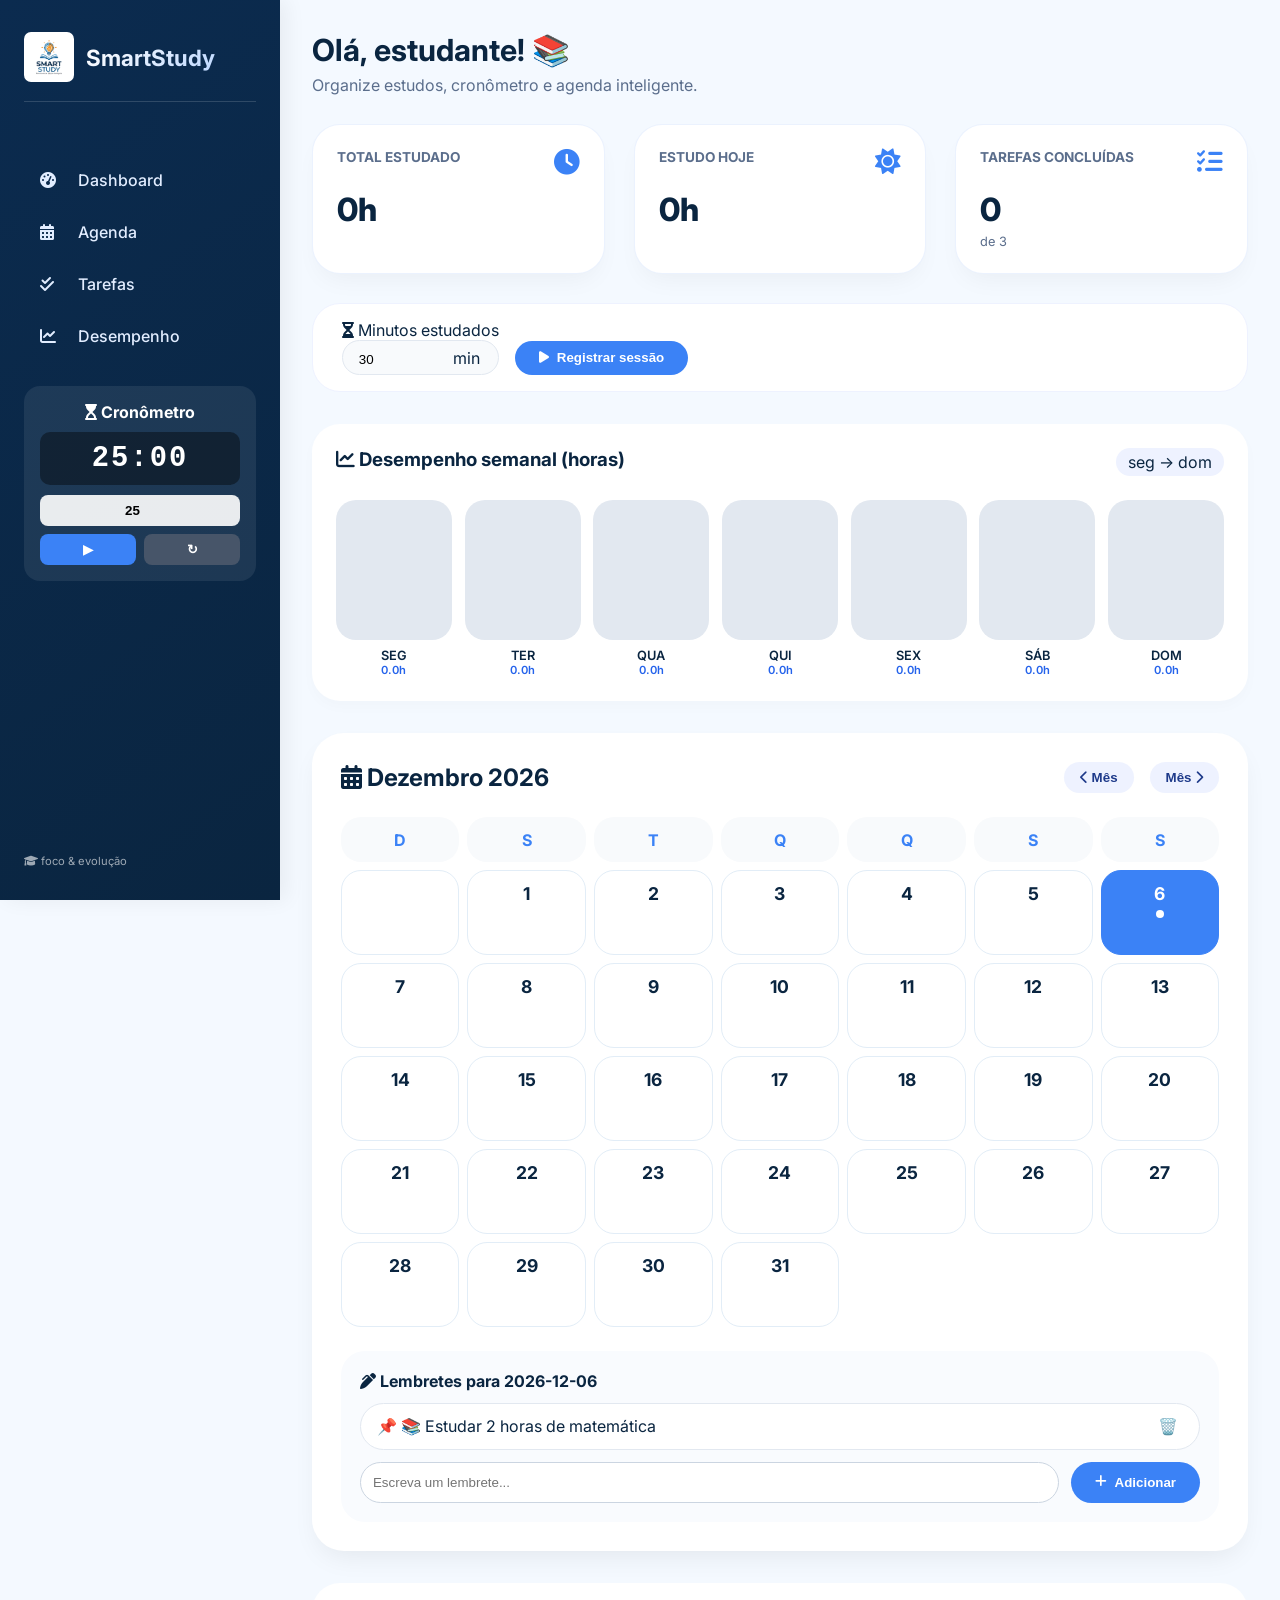
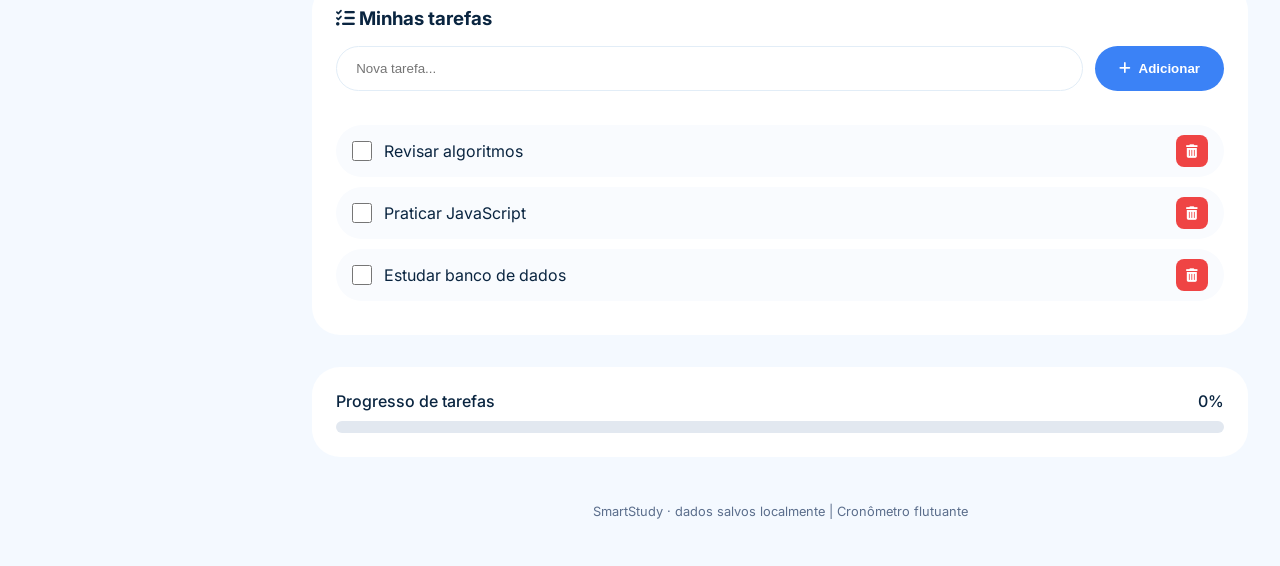
==== commit 11d15311: "Projeto Finalizado v1" ====
--- a/home.html
+++ b/home.html
@@ -4,19 +4,16 @@
   <meta charset="UTF-8">
   <meta name="viewport" content="width=device-width, initial-scale=1.0, user-scalable=yes">
   <title>Smart Study · Gerenciador com Agenda e Cronômetro</title>
-  <!-- Google Fonts + Font Awesome 6 -->
   <link href="https://fonts.googleapis.com/css2?family=Inter:opsz,wght@14..32,300;14..32,400;14..32,500;14..32,600;14..32,700&display=swap" rel="stylesheet">
   <link rel="stylesheet" href="https://cdnjs.cloudflare.com/ajax/libs/font-awesome/6.0.0-beta3/css/all.min.css">
-  <link rel="stylesheet" href="css/style.css">
-  
-
+  <link rel="stylesheet" href="css/style2.css">
 </head>
 <body>
-
   <div class="sidebar">
-
     <div class="logo-area">
-      <div class="logo-icon"><i class="fas fa-brain"></i></div>
+      <div class="logo-icon">
+        <img src="img/logo Smart Study.png" alt="Logo SmartStudy">
+      </div>
       <h2>SmartStudy</h2>
     </div>
   
@@ -28,117 +25,132 @@
         <li><i class="fas fa-chart-line"></i> Desempenho</li>
       </ul>
     </nav>
-  
-    <!-- ✅ CRONÔMETRO AQUI (DEPOIS DO MENU) -->
+
     <div class="cronometro-sidebar">
-  
       <div class="cabecalho-cronometro">
-          <i class="fas fa-hourglass-start"></i> Cronômetro
+        <i class="fas fa-hourglass-start"></i> Cronômetro
       </div>
-  
       <div class="mostrador-cronometro" id="mostradorCronometro">25:00</div>
-  
       <div class="controles-cronometro">
-          <input type="number" id="minutosCronometro" value="25" min="1">
-  
-          <button id="botaoIniciarCronometro" class="botao-cronometro">
-              ▶
-          </button>
-  
-          <button id="botaoReiniciarCronometro" class="botao-cronometro reiniciar">
-              ↻
-          </button>
+        <input type="number" id="minutosCronometro" value="25" min="1">
+        <button id="botaoIniciarCronometro" class="botao-cronometro">▶</button>
+        <button id="botaoReiniciarCronometro" class="botao-cronometro reiniciar">↻</button>
       </div>
-  
     </div>
   
-    <!-- RODAPÉ -->
     <div style="margin-top: auto; font-size: 0.7rem; opacity: 0.6;">
       <i class="fas fa-graduation-cap"></i> foco & evolução
     </div>
-  
   </div>
 
-<div class="main">
-  <div class="header-welcome">
-    <h1>Olá, estudante ✨</h1>
-    <p>Organize estudos, cronômetro e agenda inteligente.</p>
+  <div class="main">
+    <div class="header-welcome">
+      <h1 id="saudacao"></h1>
+      <p>Organize estudos, cronômetro e agenda inteligente.</p>
+    </div>
+
+    <div class="cards">
+      <div class="card">
+        <div class="card-header">
+          <h3>Total estudado</h3>
+          <i class="fas fa-clock"></i>
+        </div>
+        <p id="totalHorasDisplay">0h</p>
+      </div>
+      <div class="card">
+        <div class="card-header">
+          <h3>Estudo hoje</h3>
+          <i class="fas fa-sun"></i>
+        </div>
+        <p id="hojeHorasDisplay">0h</p>
+      </div>
+      <div class="card">
+        <div class="card-header">
+          <h3>Tarefas concluídas</h3>
+          <i class="fas fa-tasks"></i>
+        </div>
+        <p id="tarefasConcluidasCount">0</p>
+        <div class="card-sub">de <span id="totalTarefasCount">0</span></div>
+      </div>
+    </div>
+
+    <div class="quick-study">
+      <div>
+        <label><i class="fas fa-hourglass-half"></i> Minutos estudados</label>
+        <div class="time-input">
+          <input type="number" id="minutosEstudo" value="30" min="1"> <span>min</span>
+        </div>
+      </div>
+      <button class="btn-primary" id="registrarEstudoBtn">
+        <i class="fas fa-play"></i> Registrar sessão
+      </button>
+    </div>
+
+    <div class="graph-card">
+      <div class="graph-header">
+        <h3><i class="fas fa-chart-line"></i> Desempenho semanal (horas)</h3>
+        <span style="background:#eef2ff; padding:4px 12px; border-radius:40px;">seg → dom</span>
+      </div>
+      <div class="bars-container" id="weeklyBars"></div>
+    </div>
+
+    <div class="calendar-section">
+      <div class="calendar-header">
+        <h2><i class="fas fa-calendar-alt"></i> Agenda de estudos</h2>
+        <div class="calendar-nav">
+          <button id="prevMonthBtn"><i class="fas fa-chevron-left"></i> Mês</button>
+          <button id="nextMonthBtn">Mês <i class="fas fa-chevron-right"></i></button>
+        </div>
+      </div>
+      <div id="calendarGrid" class="calendar-grid"></div>
+      <div class="reminder-list">
+        <h4><i class="fas fa-pen-alt"></i> Lembretes para <span id="selectedDateLabel">--</span></h4>
+        <div id="remindersContainer">Nenhum lembrete.</div>
+        <div class="add-reminder">
+          <input type="text" id="newReminderText" placeholder="Escreva um lembrete...">
+          <button class="btn-primary" id="addReminderBtn">
+            <i class="fas fa-plus"></i> Adicionar
+          </button>
+        </div>
+      </div>
+    </div>
+
+    <div class="tasks-section">
+      <h3><i class="fas fa-list-check"></i> Minhas tarefas</h3>
+      <div class="add-task-form">
+        <input type="text" id="novaTarefaInput" placeholder="Nova tarefa...">
+        <button class="btn-primary" id="adicionarTarefaBtn">
+          <i class="fas fa-plus"></i> Adicionar
+        </button>
+      </div>
+      <ul id="listaTarefas" class="task-list"></ul>
+    </div>
+
+    <div class="progress-card">
+      <div class="progress-info">
+        <span>Progresso de tarefas</span>
+        <span id="percentualProgresso">0%</span>
+      </div>
+      <div class="progress-bar-bg">
+        <div class="progress-fill" id="progressFillBar"></div>
+      </div>
+    </div>
+
+    <footer>
+      SmartStudy · dados salvos localmente | Cronômetro flutuante
+    </footer>
   </div>
 
-  <!-- CARDS -->
-  <div class="cards">
-    <div class="card"><div class="card-header"><h3>Total estudado</h3><i class="fas fa-clock"></i></div><p id="totalHorasDisplay">0h</p></div>
-    <div class="card"><div class="card-header"><h3>Estudo hoje</h3><i class="fas fa-sun"></i></div><p id="hojeHorasDisplay">0h</p></div>
-    <div class="card"><div class="card-header"><h3>Tarefas concluídas</h3><i class="fas fa-tasks"></i></div><p id="tarefasConcluidasCount">0</p><div class="card-sub">de <span id="totalTarefasCount">0</span></div></div>
-  </div>
-
-  <!-- Registro rápido -->
-  <div class="quick-study">
-    <div><label><i class="fas fa-hourglass-half"></i> Minutos estudados</label><div class="time-input"><input type="number" id="minutosEstudo" value="30" min="1"> <span>min</span></div></div>
-    <button class="btn-primary" id="registrarEstudoBtn"><i class="fas fa-play"></i> Registrar sessão</button>
-  </div>
-
-  <!-- GRÁFICO SEMANAL MELHORADO -->
-  <div class="graph-card">
-    <div class="graph-header"><h3><i class="fas fa-chart-line"></i> Desempenho semanal (horas)</h3><span style="background:#eef2ff; padding:4px 12px; border-radius:40px;">seg → dom</span></div>
-    <div class="bars-container" id="weeklyBars"></div>
-  </div>
-
-  <!-- CALENDÁRIO GRANDE (AGENDA) -->
-  <div class="calendar-section">
-    <div class="calendar-header">
-      <h2><i class="fas fa-calendar-alt"></i> Agenda de estudos</h2>
-      <div class="calendar-nav">
-        <button id="prevMonthBtn"><i class="fas fa-chevron-left"></i> Mês</button>
-        <button id="nextMonthBtn">Mês <i class="fas fa-chevron-right"></i></button>
-      </div>
-    </div>
-    <div id="calendarGrid" class="calendar-grid"></div>
-    <div class="reminder-list" id="reminderPanel">
-      <h4><i class="fas fa-pen-alt"></i> Lembretes para <span id="selectedDateLabel">--</span></h4>
-      <div id="remindersContainer">Nenhum lembrete.</div>
-      <div class="add-reminder">
-        <input type="text" id="newReminderText" placeholder="Escreva um lembrete...">
-        <button class="btn-primary" id="addReminderBtn"><i class="fas fa-plus"></i> Adicionar</button>
-      </div>
-    </div>
-  </div>
-
-  <!-- TAREFAS -->
-  <div class="tasks-section">
-    <h3><i class="fas fa-list-check"></i> Minhas tarefas</h3>
-    <div class="add-task-form"><input type="text" id="novaTarefaInput" placeholder="Nova tarefa..."><button class="btn-primary" id="adicionarTarefaBtn"><i class="fas fa-plus"></i> Adicionar</button></div>
-    <ul id="listaTarefas" class="task-list"></ul>
-  </div>
-
-  <!-- PROGRESSO -->
-  <div class="progress-card">
-    <div class="progress-info" style="display: flex; justify-content: space-between;"><span>Progresso de tarefas</span><span id="percentualProgresso">0%</span></div>
-    <div class="progress-bar-bg"><div class="progress-fill" id="progressFillBar"></div></div>
-  </div>
-  <footer>SmartStudy · dados salvos localmente | Cronômetro flutuante</footer>
-</div>
-
-<!-- CRONÔMETRO FLUTUANTE
-<div class="timer-float">
-  <div class="timer-header"><i class="fas fa-hourglass-start"></i> Cronômetro de foco</div>
-  <div class="timer-display" id="timerDisplay">00:00</div>
-  <div class="timer-controls">
-    <input type="number" id="timerMinutes" placeholder="Minutos" value="25" min="1" step="1">
-    <button id="startTimerBtn" class="timer-btn"><i class="fas fa-play"></i> Iniciar</button>
-    <button id="resetTimerBtn" class="timer-btn reset"><i class="fas fa-undo-alt"></i></button>
-  </div>
-</div> -->
-
-<script src="js/data.js"></script>
-<script src="js/dom.js"></script>
-<script src="js/utils.js"></script>
-<script src="js/storage.js"></script>
-<script src="js/study.js"></script>
-<script src="js/tasks.js"></script>
-<script src="js/calendar.js"></script>
-<script src="js/timer.js"></script>
-<script src="js/main.js"></script>
-<script src="js/cronometro.js"></script>
+  <script src="js/home.js"></script>
+  <script src="js/calendar.js"></script>
+  <script src="js/Contador _prazo.js"></script>
+  <script src="js/cronometro.js"></script>
+  <script src="js/data.js"></script>
+  <script src="js/dom.js"></script>
+  <script src="js/main.js"></script>
+  <script src="js/storage.js"></script>
+  <script src="js/study.js"></script>
+  <script src="js/tasks.js"></script>
+  <script src="js/timer.js"></script>
 </body>
 </html>
--- a/css/style2.css
+++ b/css/style2.css
@@ -0,0 +1,767 @@
+* {
+    margin: 0;
+    padding: 0;
+    box-sizing: border-box;
+  }
+
+  body {
+    background: #f4f9ff;
+    font-family: 'Inter', sans-serif;
+    color: #0a2540;
+    display: flex;
+    position: relative;
+  }
+
+  .sidebar {
+    width: 280px;
+    background: linear-gradient(145deg, #0b2b4f 0%, #0a2540 100%);
+    color: white;
+    height: 100vh;
+    position: sticky;
+    top: 0;
+    padding: 2rem 1.5rem;
+    display: flex;
+    flex-direction: column;
+    box-shadow: 6px 0 20px rgba(0, 0, 0, 0.06);
+    z-index: 10;
+  }
+
+  .logo-area {
+    display: flex;
+    align-items: center;
+    gap: 12px;
+    margin-bottom: 3rem;
+    border-bottom: 1px solid rgba(255,255,255,0.15);
+    padding-bottom: 1.2rem;
+  }
+
+  .logo-icon {
+    border-radius: 7px;
+    background: white;
+    width: auto;
+    height: auto;
+    display: flex;
+    align-items: center;
+    justify-content: center;
+  }
+
+  .logo-icon img {
+    width: 50px;
+    height: 50px;
+    object-fit: contain;
+    display: block;
+  }
+
+  .sidebar h2 {
+    font-size: 1.4rem;
+    font-weight: 700;
+    background: linear-gradient(135deg, #FFFFFF, #bfd9ff);
+    -webkit-background-clip: text;
+    background-clip: text;
+    color: transparent;
+    margin: 0;
+  }
+
+  .sidebar nav ul {
+    list-style: none;
+  }
+
+  .sidebar nav li {
+    display: flex;
+    align-items: center;
+    gap: 14px;
+    padding: 12px 16px;
+    margin: 8px 0;
+    border-radius: 16px;
+    font-weight: 500;
+    cursor: pointer;
+    transition: 0.2s;
+    color: #e2edff;
+  }
+
+  .sidebar nav li i { 
+    width: 24px; 
+  }
+
+  .sidebar nav li:hover {
+    background: rgba(59,130,246,0.35);
+    transform: translateX(4px);
+  }
+
+  .main {
+    flex: 1;
+    padding: 2rem;
+    overflow-x: auto;
+  }
+
+  .header-welcome h1 { 
+    font-size: 1.9rem; 
+    font-weight: 700; 
+  }
+
+  .header-welcome p { 
+    color: #5b6e8c; 
+    margin-top: 6px; 
+  }
+
+  .cards {
+    display: flex;
+    gap: 1.8rem;
+    flex-wrap: wrap;
+    margin: 1.8rem 0;
+  }
+
+  .card {
+    background: white;
+    border-radius: 28px;
+    padding: 1.5rem;
+    flex: 1;
+    min-width: 200px;
+    box-shadow: 0 12px 26px -8px rgba(0, 0, 0, 0.05);
+    transition: 0.2s;
+    border: 1px solid rgba(59,130,246,0.1);
+  }
+
+  .card-header {
+    display: flex;
+    justify-content: space-between;
+    margin-bottom: 1rem;
+  }
+
+  .card-header h3 { 
+    font-size: 0.85rem; 
+    text-transform: uppercase; 
+    color: #5b6e8c; 
+  }
+
+  .card-header i {
+    font-size: 1.6rem;
+    color: #3b82f6; 
+  }
+
+  .card p {
+    font-size: 2rem; 
+    font-weight: 800; 
+  }
+
+  .card-sub {
+    font-size: 0.8rem;
+    color: #5b6e8c;
+    margin-top: 5px;
+  }
+
+  .quick-study {
+    background: white;
+    border-radius: 28px;
+    padding: 1rem 1.8rem;
+    margin-bottom: 2rem;
+    display: flex;
+    flex-wrap: wrap;
+    align-items: flex-end;
+    gap: 1rem;
+    border: 1px solid #eef2ff;
+  }
+
+  .time-input {
+    background: #f8fafc;
+    padding: 0.4rem 1rem;
+    border-radius: 48px;
+    border: 1px solid #e2e8f0;
+  }
+
+  .time-input input {
+    border: none;
+    background: transparent;
+    width: 90px;
+    outline: none;
+    font-weight: 500;
+  }
+
+  .btn-primary {
+    background: #3b82f6;
+    border: none;
+    padding: 0.6rem 1.5rem;
+    border-radius: 40px;
+    font-weight: 600;
+    color: white;
+    cursor: pointer;
+    transition: 0.2s;
+    display: inline-flex;
+    align-items: center;
+    gap: 8px;
+  }
+
+  .btn-primary:hover { 
+    background: #2563eb; 
+    transform: scale(0.97); 
+  }
+
+  .graph-card {
+    background: white;
+    border-radius: 28px;
+    padding: 1.5rem;
+    margin-bottom: 2rem;
+    box-shadow: 0 6px 14px rgba(0,0,0,0.02);
+  }
+
+  .graph-header {
+    display: flex;
+    justify-content: space-between;
+    margin-bottom: 1.5rem;
+    flex-wrap: wrap;
+    gap: 10px;
+  }
+
+  .bars-container {
+    display: flex;
+    justify-content: space-between;
+    gap: 0.8rem;
+    flex-wrap: wrap;
+  }
+
+  .bar-item {
+    flex: 1;
+    text-align: center;
+    min-width: 55px;
+  }
+
+  .bar-bg {
+    background: #e2e8f0;
+    border-radius: 20px;
+    height: 140px;
+    position: relative;
+    overflow: hidden;
+  }
+
+  .bar-fill {
+    background: linear-gradient(0deg, #3b82f6, #60a5fa);
+    width: 100%;
+    position: absolute;
+    bottom: 0;
+    border-radius: 20px;
+    transition: height 0.5s ease;
+  }
+
+  .day-label { 
+    font-weight: 600; 
+    margin-top: 8px; 
+    font-size: 0.8rem; 
+  }
+
+  .hours-value { 
+    font-size: 0.7rem; 
+    color: #2563eb; 
+    font-weight: 600; 
+  }
+
+  .calendar-section {
+    background: white;
+    border-radius: 32px;
+    padding: 1.8rem;
+    margin-bottom: 2rem;
+    box-shadow: 0 12px 28px -8px rgba(0,0,0,0.08);
+  }
+
+  .calendar-header {
+    display: flex;
+    justify-content: space-between;
+    align-items: center;
+    margin-bottom: 1.5rem;
+    flex-wrap: wrap;
+    gap: 15px;
+  }
+
+  .calendar-nav {
+    display: flex;
+    gap: 1rem;
+  }
+
+  .calendar-nav button {
+    background: #eef2ff;
+    border: none;
+    padding: 8px 16px;
+    border-radius: 40px;
+    font-weight: 600;
+    cursor: pointer;
+    color: #1e3a8a;
+    transition: 0.2s;
+  }
+
+  .calendar-nav button:hover {
+    background: #3b82f6;
+    color: white;
+  }
+
+  .calendar-grid {
+    display: grid;
+    grid-template-columns: repeat(7, 1fr);
+    gap: 8px;
+    margin: 1rem 0;
+  }
+
+  .calendar-weekday {
+    text-align: center;
+    font-weight: 700;
+    color: #3b82f6;
+    padding: 0.8rem 0;
+    background: #f8fafc;
+    border-radius: 20px;
+  }
+
+  .calendar-day {
+    background: #ffffff;
+    border: 1px solid #e2edf7;
+    border-radius: 20px;
+    padding: 12px 6px;
+    text-align: center;
+    cursor: pointer;
+    transition: 0.1s;
+    font-weight: 500;
+    position: relative;
+    min-height: 85px;
+    display: flex;
+    flex-direction: column;
+    align-items: center;
+  }
+
+  .calendar-day:hover {
+    background: #eff6ff;
+    transform: scale(1.02);
+    border-color: #3b82f6;
+  }
+
+  .day-number {
+    font-size: 1.1rem;
+    font-weight: 700;
+  }
+
+  .reminder-dot {
+    width: 8px;
+    height: 8px;
+    background: #3b82f6;
+    border-radius: 50%;
+    margin-top: 6px;
+  }
+
+  .calendar-day.selected {
+    background: #3b82f6;
+    color: white;
+    border-color: #3b82f6;
+  }
+
+  .selected .reminder-dot { 
+    background: white; 
+  }
+
+  .reminder-list {
+    margin-top: 1.5rem;
+    background: #f9fbfe;
+    border-radius: 24px;
+    padding: 1.2rem;
+  }
+
+  .reminder-list h4 { 
+    margin-bottom: 12px; 
+    color: #0a2540; 
+  }
+
+  .reminder-item {
+    display: flex;
+    justify-content: space-between;
+    align-items: center;
+    background: white;
+    padding: 8px 16px;
+    border-radius: 60px;
+    margin: 8px 0;
+    border: 1px solid #e2e8f0;
+  }
+
+  .delete-reminder {
+    background: none;
+    border: none;
+    color: #ef4444;
+    cursor: pointer;
+    font-size: 1rem;
+    padding: 5px;
+    border-radius: 50%;
+    transition: 0.2s;
+  }
+
+  .delete-reminder:hover {
+    background: #fee2e2;
+    transform: scale(1.1);
+  }
+
+  .add-reminder {
+    display: flex;
+    gap: 12px;
+    margin-top: 12px;
+    flex-wrap: wrap;
+  }
+
+  .add-reminder input {
+    flex: 1;
+    padding: 12px;
+    border-radius: 60px;
+    border: 1px solid #cbd5e1;
+    outline: none;
+    transition: 0.2s;
+  }
+
+  .add-reminder input:focus {
+    border-color: #3b82f6;
+    box-shadow: 0 0 0 2px rgba(59,130,246,0.2);
+  }
+
+  .tasks-section {
+    background: white;
+    border-radius: 28px;
+    padding: 1.5rem;
+    margin-bottom: 2rem;
+  }
+
+  .tasks-section h3 {
+    margin-bottom: 1rem;
+    color: #0a2540;
+  }
+
+  .add-task-form {
+    display: flex;
+    gap: 12px;
+    margin-bottom: 1.5rem;
+    flex-wrap: wrap;
+  }
+
+  .add-task-form input {
+    flex: 2;
+    padding: 0.9rem 1.2rem;
+    border-radius: 48px;
+    border: 1px solid #e2edf7;
+    outline: none;
+    transition: 0.2s;
+  }
+
+  .add-task-form input:focus {
+    border-color: #3b82f6;
+    box-shadow: 0 0 0 2px rgba(59,130,246,0.2);
+  }
+
+  .task-list {
+    list-style: none;
+    max-height: 260px;
+    overflow-y: auto;
+  }
+
+  .task-item {
+    display: flex;
+    align-items: center;
+    justify-content: space-between;
+    background: #f9fbfe;
+    margin: 10px 0;
+    padding: 10px 16px;
+    border-radius: 60px;
+    transition: 0.2s;
+  }
+
+  .task-item:hover {
+    background: #f0f4fa;
+  }
+
+  .task-left { 
+    display: flex; 
+    gap: 12px; 
+    align-items: center; 
+    flex: 1; 
+  }
+
+  .task-left input { 
+    accent-color: #3b82f6; 
+    width: 20px; 
+    height: 20px; 
+    cursor: pointer;
+  }
+
+  .task-text {
+    font-size: 1rem;
+    flex: 1;
+  }
+
+  .task-text.completed {
+    text-decoration: line-through;
+    color: #8ba0bc;
+  }
+
+  .delete-task {
+    background: #ef4444;
+    border: none;
+    color: white;
+    width: 32px;
+    height: 32px;
+    border-radius: 8px;
+    cursor: pointer;
+    display: flex;
+    align-items: center;
+    justify-content: center;
+    transition: 0.2s;
+  }
+
+  .delete-task:hover {
+    background: #dc2626;
+    transform: scale(1.05);
+  }
+
+  .progress-card {
+    background: white;
+    border-radius: 28px;
+    padding: 1.5rem;
+  }
+
+  .progress-info {
+    display: flex;
+    justify-content: space-between;
+    margin-bottom: 10px;
+    font-weight: 500;
+  }
+
+  .progress-bar-bg {
+    background: #e2e8f0;
+    border-radius: 60px;
+    height: 12px;
+    overflow: hidden;
+  }
+
+  .progress-fill {
+    background: linear-gradient(90deg, #3b82f6, #60a5fa);
+    width: 0%;
+    height: 100%;
+    border-radius: 60px;
+    transition: width 0.3s ease;
+  }
+
+  .cronometro-sidebar {
+    background: rgba(255,255,255,0.08);
+    border-radius: 16px;
+    padding: 1rem;
+    margin-top: 20px;
+    text-align: center;
+  }
+
+  .cabecalho-cronometro {
+    font-weight: bold;
+    margin-bottom: 10px;
+  }
+
+  .mostrador-cronometro {
+    font-size: 1.8rem;
+    font-family: monospace;
+    background: rgba(0,0,0,0.4);
+    padding: 10px;
+    border-radius: 10px;
+    margin-bottom: 10px;
+    font-weight: 700;
+    letter-spacing: 2px;
+  }
+
+  .controles-cronometro {
+    display: flex;
+    gap: 8px;
+    flex-wrap: wrap;
+  }
+
+  .controles-cronometro input {
+    flex: 1;
+    padding: 8px;
+    border-radius: 8px;
+    border: none;
+    text-align: center;
+    font-weight: bold;
+    background: rgba(255,255,255,0.9);
+  }
+
+  .botao-cronometro {
+    flex: 1;
+    padding: 8px 12px;
+    background: #3b82f6;
+    border: none;
+    border-radius: 8px;
+    color: white;
+    cursor: pointer;
+    font-weight: bold;
+    transition: 0.2s;
+  }
+
+  .botao-cronometro:hover {
+    background: #2563eb;
+    transform: scale(0.98);
+  }
+
+  .botao-cronometro.reiniciar {
+    background: #475569;
+  }
+
+  .botao-cronometro.reiniciar:hover {
+    background: #334155;
+  }
+
+  footer {
+    text-align: center;
+    padding: 15px;
+    margin-top: 2rem;
+    color: #5b6e8c;
+    font-size: 0.8rem;
+  }
+
+  .toast-msg {
+    position: fixed;
+    bottom: 20px;
+    right: 20px;
+    background: #0a2540;
+    color: white;
+    padding: 12px 24px;
+    border-radius: 50px;
+    font-size: 14px;
+    z-index: 9999;
+    animation: fadeInOut 2.5s ease;
+    box-shadow: 0 4px 12px rgba(0,0,0,0.2);
+  }
+
+  @keyframes fadeInOut {
+    0% { opacity: 0; transform: translateY(20px); }
+    15% { opacity: 1; transform: translateY(0); }
+    85% { opacity: 1; transform: translateY(0); }
+    100% { opacity: 0; transform: translateY(20px); }
+  }
+
+
+  @media (max-width: 1024px) {
+    .sidebar {
+      width: 240px;
+      padding: 1.5rem 1rem;
+    }
+    
+    .logo-icon img {
+      width: 42px;
+      height: 42px;
+    }
+    
+    .sidebar h2 {
+      font-size: 1.2rem;
+    }
+  }
+
+  @media (max-width: 768px) {
+    body {
+      flex-direction: column;
+    }
+    
+    .sidebar {
+      width: 100%;
+      height: auto;
+      position: relative;
+      padding: 1rem;
+    }
+    
+    .logo-area {
+      margin-bottom: 1rem;
+    }
+    
+    .logo-icon img {
+      width: 40px;
+      height: 40px;
+    }
+    
+    .sidebar h2 {
+      font-size: 1.1rem;
+    }
+    
+    .sidebar nav ul {
+      display: flex;
+      flex-wrap: wrap;
+      gap: 8px;
+    }
+    
+    .sidebar nav li {
+      padding: 8px 12px;
+      font-size: 0.9rem;
+    }
+    
+    .cronometro-sidebar {
+      margin-top: 1rem;
+    }
+    
+    .main {
+      padding: 1rem;
+    }
+    
+    .cards {
+      gap: 1rem;
+    }
+    
+    .card {
+      min-width: 150px;
+      padding: 1rem;
+    }
+    
+    .card p {
+      font-size: 1.5rem;
+    }
+    
+    .calendar-day {
+      min-height: 60px;
+      padding: 8px 4px;
+    }
+    
+    .day-number {
+      font-size: 0.9rem;
+    }
+  }
+
+  @media (max-width: 480px) {
+    .logo-icon img {
+      width: 35px;
+      height: 35px;
+    }
+    
+    .sidebar h2 {
+      display: none;
+    }
+    
+    .card p {
+      font-size: 1.2rem;
+    }
+    
+    .card-header h3 {
+      font-size: 0.7rem;
+    }
+    
+    .calendar-weekday {
+      font-size: 0.7rem;
+      padding: 0.4rem 0;
+    }
+    
+    .calendar-day {
+      min-height: 50px;
+      font-size: 0.7rem;
+    }
+    
+    .day-number {
+      font-size: 0.8rem;
+    }
+    
+    .btn-primary {
+      padding: 0.5rem 1rem;
+      font-size: 0.8rem;
+    }
+    
+    .quick-study {
+      padding: 1rem;
+    }
+    
+    .time-input input {
+      width: 70px;
+    }
+    
+    .mostrador-cronometro {
+      font-size: 1.3rem;
+    }
+  }
